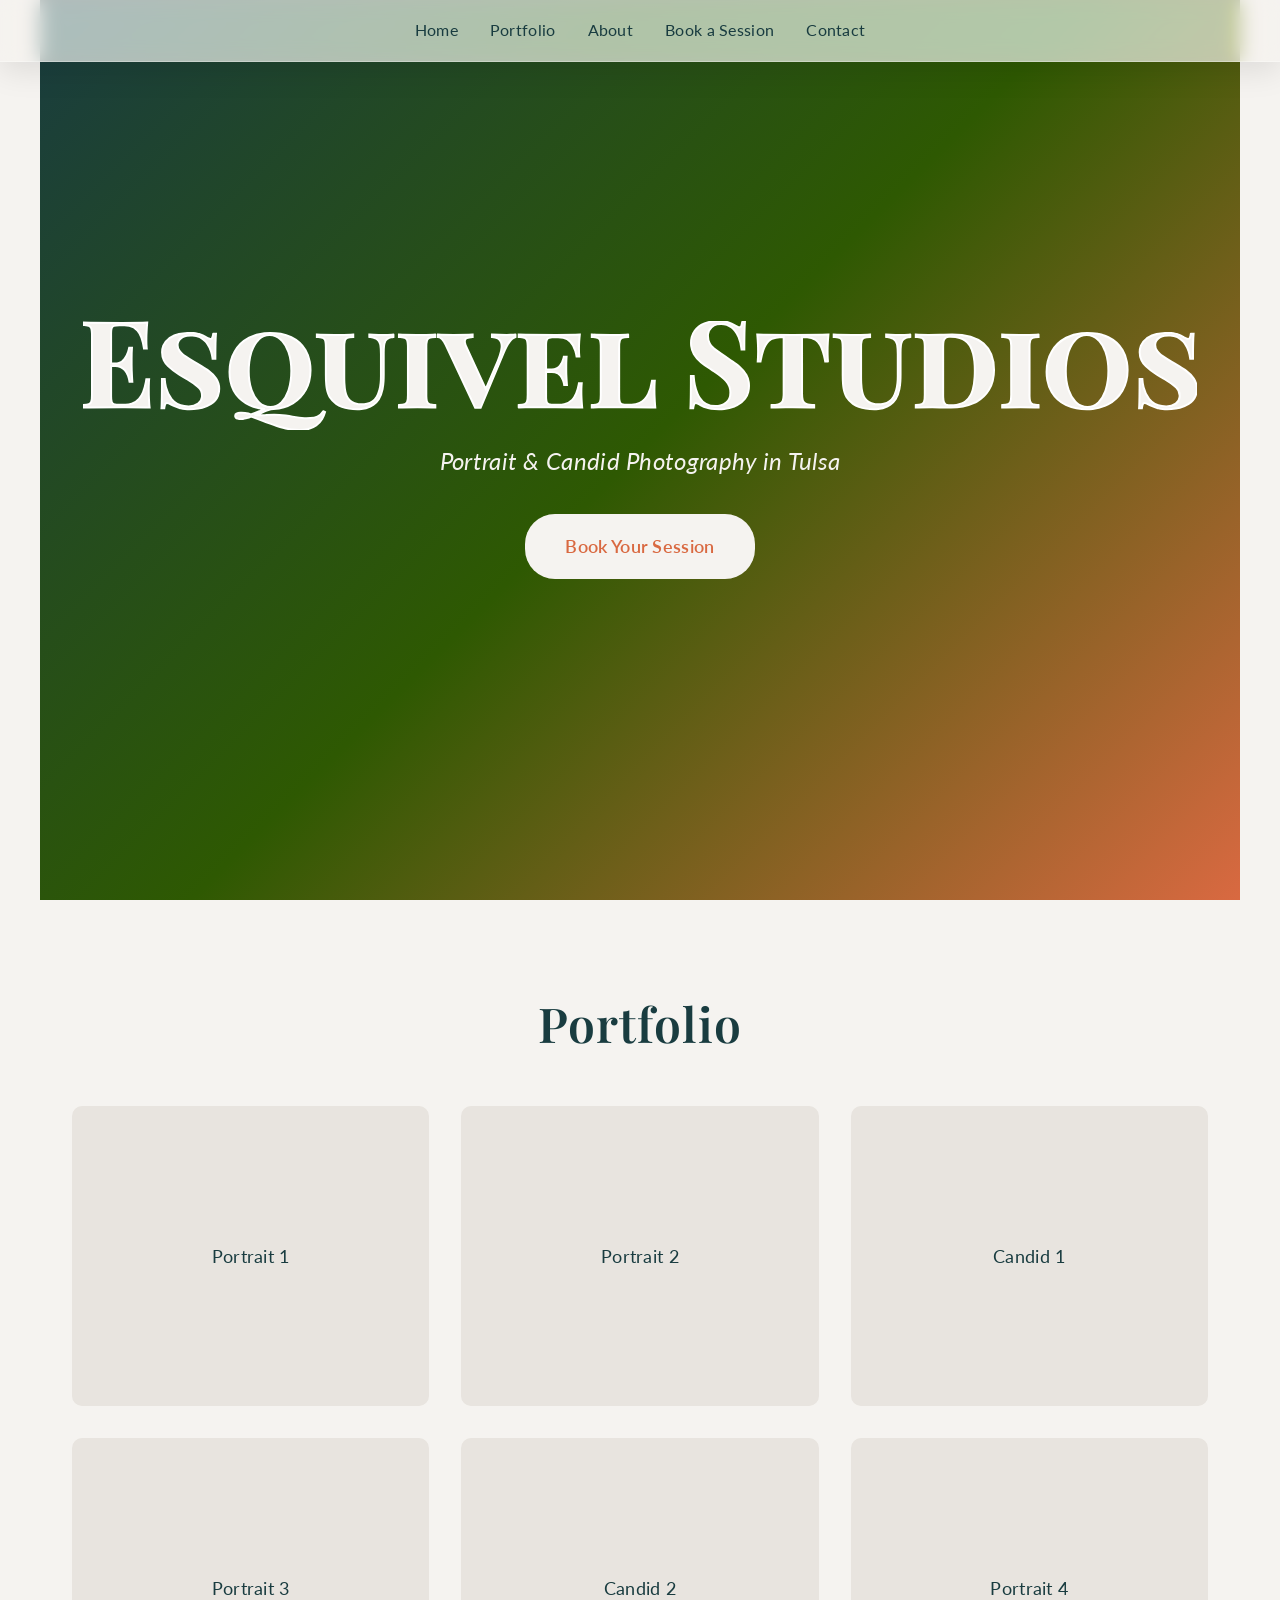
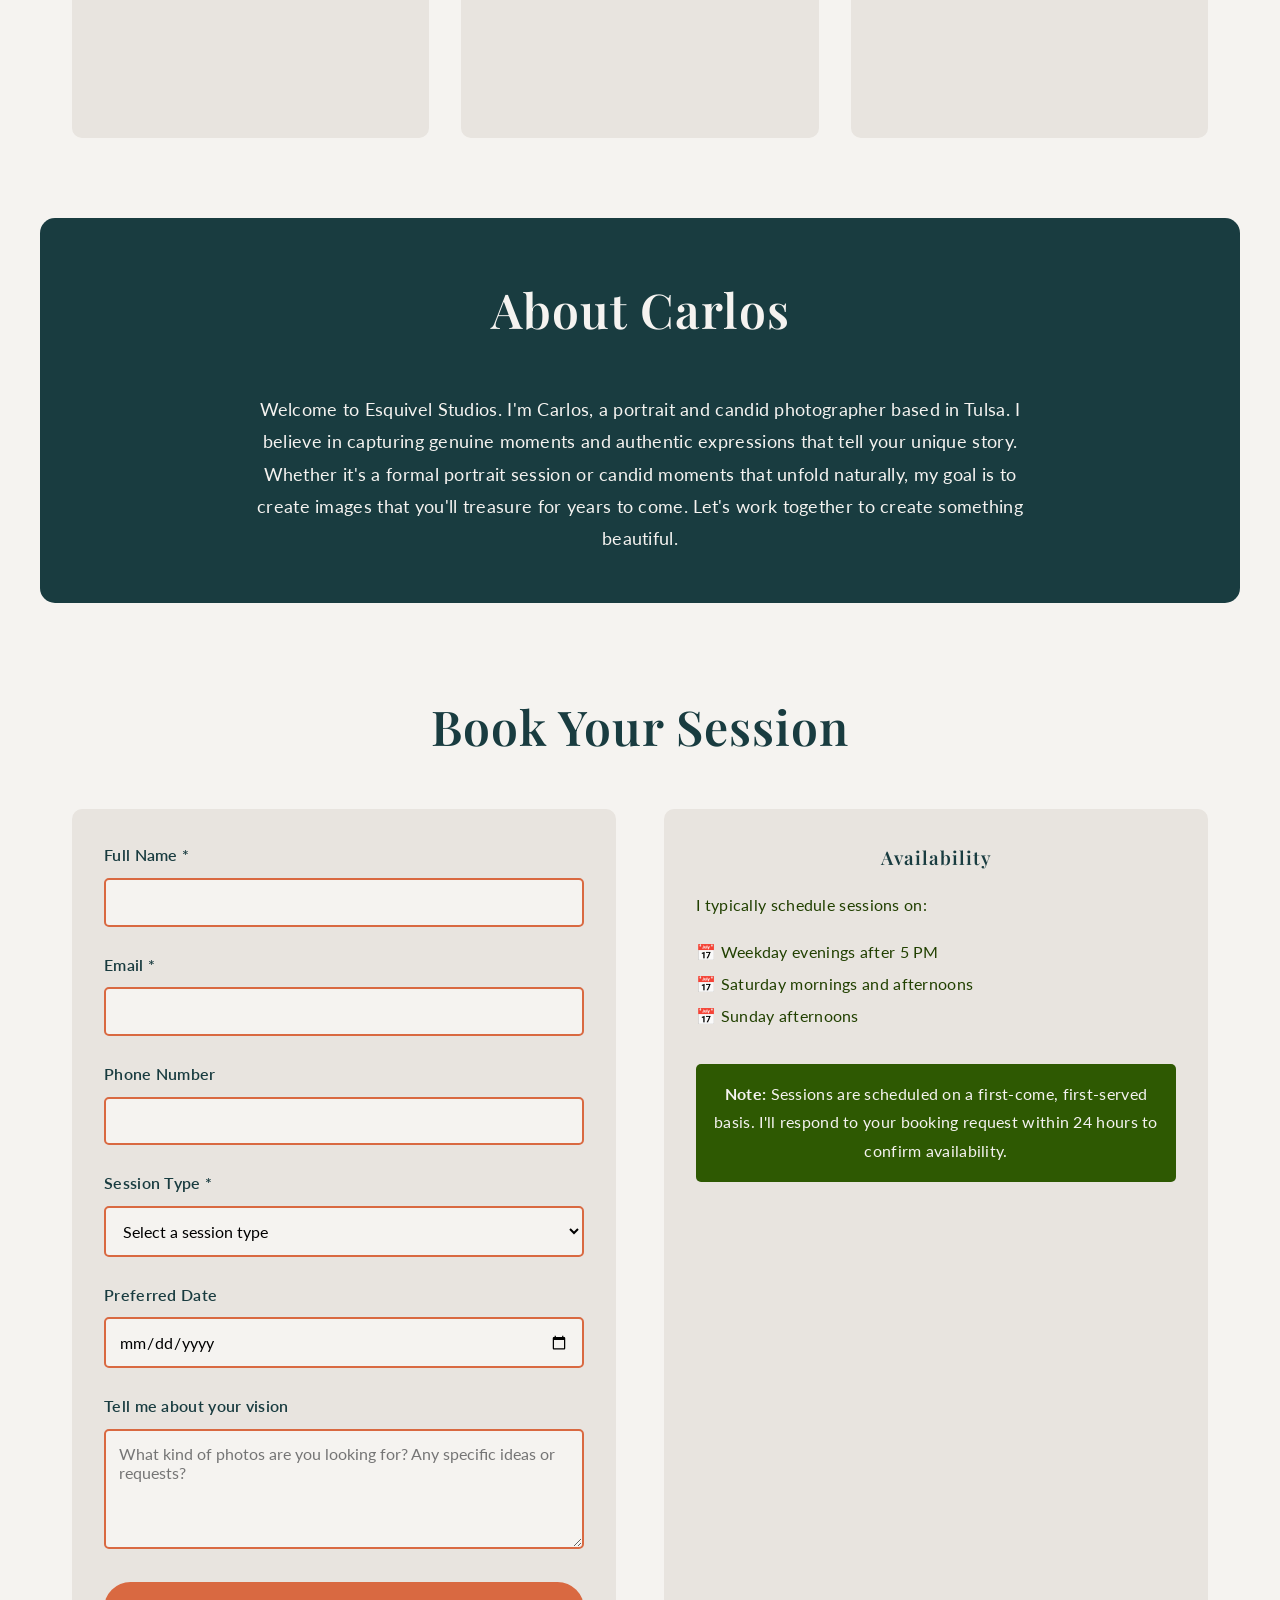
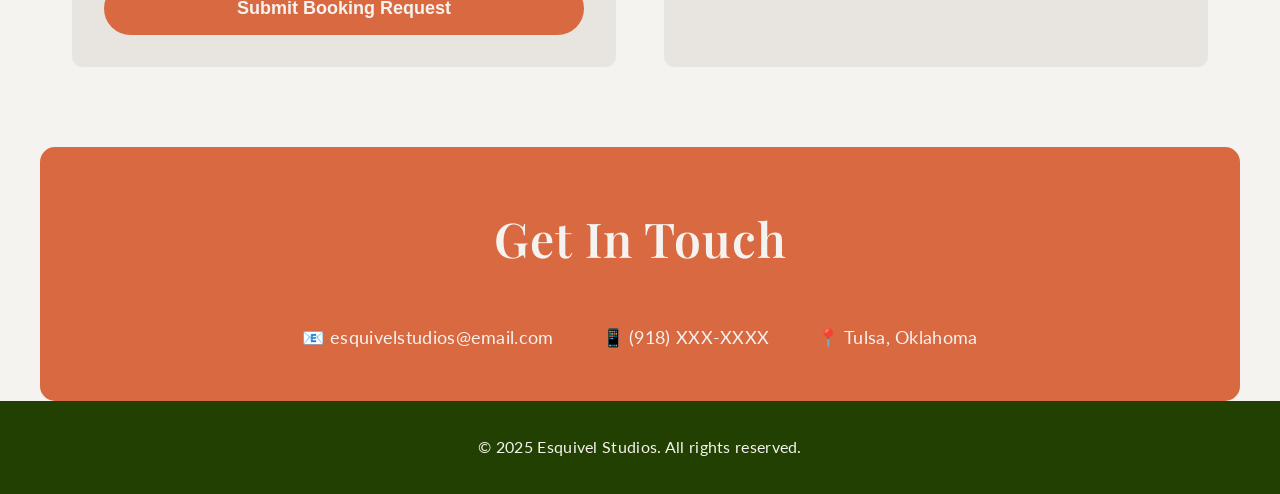
==== EsquivelStudios.html @ f888ac59 "Initial commit: Esquivel Studios portfolio website - Set up HTML structure with navigation, hero, po" ====
<!DOCTYPE html>
<html lang="en">

<head>
    <meta charset="UTF-8">
    <meta name="viewport" content="width=device-width, initial-scale=1.0">
    <title>Esquivel Studios - Portrait & Candid Photography</title>
    <link rel="stylesheet" href="HomepageStyles.css">

    <!-- Typography -->
    <link rel="preconnect" href="https://fonts.googleapis.com">
    <link rel="preconnect" href="https://fonts.gstatic.com" crossorigin>
    <link
        href="https://fonts.googleapis.com/css2?family=Playfair+Display:wght@400;600;700&family=Lato:wght@300;400;700&display=swap"
        rel="stylesheet">

</head>

<body>
    <!-- Navigation -->
    <nav>
        <ul>
            <li><a href="#home">Home</a></li>
            <li><a href="#portfolio">Portfolio</a></li>
            <li><a href="#about">About</a></li>
            <li><a href="#booking">Book a Session</a></li>
            <li><a href="#contact">Contact</a></li>
        </ul>
    </nav>

    <!-- Hero Section -->
    <section id="home" class="hero fade-in-section">
        <div class="hero-content">
            <svg width="1113.842" height="109.08" viewBox="0 0 1113.842 109.08" xmlns="http://www.w3.org/2000/svg">
                <g id="svgGroup" stroke-linecap="round" fill-rule="evenodd" font-size="9pt" stroke="#000"
                    stroke-width="0.25mm" fill="none" style="stroke:#000;stroke-width:0.25mm;fill:none">
                    <path
                        d="M 0 86.52 L 0 84.12 Q 3.96 83.88 5.82 83.16 A 4.072 4.072 0 0 0 8.194 80.801 A 5.586 5.586 0 0 0 8.34 80.4 Q 9 78.36 9 73.8 L 9 14.28 A 50.799 50.799 0 0 0 8.959 12.158 Q 8.872 10.087 8.602 8.715 A 9.099 9.099 0 0 0 8.34 7.68 A 4.779 4.779 0 0 0 7.615 6.252 A 4.018 4.018 0 0 0 5.82 4.92 A 9.476 9.476 0 0 0 4.608 4.553 Q 3.268 4.233 1.3 4.057 A 45.25 45.25 0 0 0 0 3.96 L 0 1.56 Q 12.96 1.92 39.12 1.92 Q 56.76 1.92 64.2 1.56 A 262.402 262.402 0 0 0 63.626 9.862 Q 63.426 13.665 63.377 17.084 A 153.486 153.486 0 0 0 63.36 19.32 Q 63.36 23.672 63.605 26.393 A 31.567 31.567 0 0 0 63.72 27.48 L 60.96 27.48 Q 59.16 14.64 54.48 9.48 A 15.249 15.249 0 0 0 46.23 4.824 A 22.996 22.996 0 0 0 41.28 4.32 L 36.36 4.32 Q 32.64 4.32 30.96 4.92 A 3.55 3.55 0 0 0 28.824 6.893 A 4.571 4.571 0 0 0 28.68 7.26 A 8.013 8.013 0 0 0 28.39 8.405 Q 28.159 9.655 28.1 11.509 A 42.143 42.143 0 0 0 28.08 12.84 L 28.08 42.6 L 31.92 42.6 A 13.721 13.721 0 0 0 36.014 42.022 A 10.475 10.475 0 0 0 41.58 37.92 A 27.133 27.133 0 0 0 45.059 31.002 A 34.344 34.344 0 0 0 46.2 26.76 L 48.96 26.76 Q 48.6 31.8 48.6 38.04 L 48.6 43.8 Q 48.6 48.486 49.022 55.985 A 506.802 506.802 0 0 0 49.32 60.84 L 46.56 60.84 Q 44.07 45.192 32.212 45.002 A 18.285 18.285 0 0 0 31.92 45 L 28.08 45 L 28.08 75.24 Q 28.08 79.08 28.68 80.82 A 3.928 3.928 0 0 0 29.412 82.124 A 3.602 3.602 0 0 0 30.96 83.16 A 7.514 7.514 0 0 0 32.066 83.45 Q 33.275 83.681 35.07 83.74 A 39.534 39.534 0 0 0 36.36 83.76 L 42.24 83.76 A 20.22 20.22 0 0 0 48.73 82.762 A 16.831 16.831 0 0 0 55.98 77.94 Q 60.691 72.687 62.91 60.836 A 85.967 85.967 0 0 0 63.36 58.2 L 66.12 58.2 A 74.16 74.16 0 0 0 65.915 61.178 Q 65.76 64.264 65.76 68.28 Q 65.76 79.32 66.6 86.52 Q 59.085 86.189 42.107 86.162 A 1934.63 1934.63 0 0 0 39.12 86.16 Q 12.964 86.16 0.004 86.52 A 571.788 571.788 0 0 0 0 86.52 Z"
                        id="0" vector-effect="non-scaling-stroke" />
                    <path
                        d="M 130.2 12.72 L 132.96 12.72 Q 132.407 19.351 132.364 34.937 A 978.868 978.868 0 0 0 132.36 37.68 L 129.6 37.68 A 39.966 39.966 0 0 0 128.048 30.372 Q 126.683 26.096 124.365 22.84 A 22.678 22.678 0 0 0 122.64 20.7 A 18.681 18.681 0 0 0 109.559 14.574 A 25.544 25.544 0 0 0 107.88 14.52 A 22.202 22.202 0 0 0 103.88 14.859 Q 101.606 15.276 99.787 16.205 A 12.005 12.005 0 0 0 98.22 17.16 A 9.532 9.532 0 0 0 95.99 19.36 A 7.818 7.818 0 0 0 94.56 24 Q 94.56 27.24 96.54 29.94 A 20.109 20.109 0 0 0 99.335 32.998 A 26.095 26.095 0 0 0 101.76 34.92 Q 105 37.2 111.24 40.92 L 113.88 42.48 A 182.448 182.448 0 0 1 118.86 45.401 Q 121.183 46.816 123.138 48.123 A 82.143 82.143 0 0 1 125.64 49.86 Q 130.2 53.16 133.2 57.66 Q 136.2 62.16 136.2 67.8 A 18.858 18.858 0 0 1 134.955 74.792 Q 133.013 79.703 128.04 82.92 A 30.378 30.378 0 0 1 119.256 86.71 Q 115.392 87.734 110.84 88.055 A 61.037 61.037 0 0 1 106.56 88.2 A 44.294 44.294 0 0 1 101.978 87.976 Q 99.766 87.745 97.847 87.278 A 24.587 24.587 0 0 1 96.6 86.94 A 51.466 51.466 0 0 1 90.233 84.544 A 59.711 59.711 0 0 1 88.08 83.52 Q 85.08 82.08 83.88 82.08 A 1.611 1.611 0 0 0 82.599 82.703 Q 82.399 82.941 82.234 83.271 A 3.886 3.886 0 0 0 82.2 83.34 A 6.498 6.498 0 0 0 81.881 84.168 Q 81.59 85.087 81.371 86.455 A 31.235 31.235 0 0 0 81.24 87.36 L 78.48 87.36 A 110.803 110.803 0 0 0 78.667 83.662 Q 78.891 77.57 78.944 65.811 A 1735.378 1735.378 0 0 0 78.96 58.08 L 81.72 58.08 A 47.567 47.567 0 0 0 82.956 66.356 Q 84.69 73.374 88.62 78.12 A 19.747 19.747 0 0 0 101.284 85.114 A 29.032 29.032 0 0 0 105.72 85.44 Q 111.12 85.44 115.08 82.68 A 8.943 8.943 0 0 0 118.943 76.143 A 13.181 13.181 0 0 0 119.04 74.52 A 10.872 10.872 0 0 0 115.661 66.569 A 14.444 14.444 0 0 0 115.32 66.24 A 33.614 33.614 0 0 0 112.81 64.14 Q 110.238 62.17 106.377 59.761 A 162.1 162.1 0 0 0 102.6 57.48 A 135.451 135.451 0 0 1 95.996 53.489 Q 89.306 49.163 85.14 45.12 A 20.524 20.524 0 0 1 80.841 39.266 A 18.155 18.155 0 0 1 79.08 31.32 A 17.941 17.941 0 0 1 80.309 24.547 Q 82.004 20.347 86.04 17.453 A 21.025 21.025 0 0 1 86.82 16.92 A 29.39 29.39 0 0 1 95.966 13.063 Q 99.826 12.12 104.337 11.929 A 55.275 55.275 0 0 1 106.68 11.88 A 42.961 42.961 0 0 1 110.592 12.049 Q 112.655 12.238 114.432 12.638 A 22.474 22.474 0 0 1 116.1 13.08 Q 120 14.28 123.48 16.32 A 58.319 58.319 0 0 0 124.428 16.826 Q 124.947 17.097 125.41 17.323 A 31.27 31.27 0 0 0 125.82 17.52 A 6.773 6.773 0 0 0 126.428 17.773 Q 126.742 17.885 127.021 17.942 A 2.716 2.716 0 0 0 127.56 18 A 1.611 1.611 0 0 0 128.841 17.377 Q 129.041 17.139 129.206 16.809 A 3.886 3.886 0 0 0 129.24 16.74 A 6.498 6.498 0 0 0 129.559 15.913 Q 129.85 14.993 130.069 13.625 A 31.235 31.235 0 0 0 130.2 12.72 Z"
                        id="1" vector-effect="non-scaling-stroke" />
                    <path
                        d="M 240.24 90.24 L 242.04 91.08 A 27.154 27.154 0 0 1 239.159 97.953 A 21.55 21.55 0 0 1 233.16 104.46 A 23.85 23.85 0 0 1 224.731 108.196 Q 221.475 108.97 217.692 109.066 A 42.72 42.72 0 0 1 216.6 109.08 Q 208.08 109.08 199.98 106.8 A 156.145 156.145 0 0 1 193.922 104.949 Q 190.797 103.93 187.227 102.653 A 374.496 374.496 0 0 1 179.64 99.84 Q 173.199 97.371 168.871 95.863 A 181.529 181.529 0 0 0 167.88 95.52 A 21.322 21.322 0 0 1 163.733 97.161 A 24.184 24.184 0 0 1 162.9 97.38 A 23.731 23.731 0 0 1 159.957 97.914 A 19.034 19.034 0 0 1 157.8 98.04 A 13.352 13.352 0 0 1 156.181 97.948 Q 155.373 97.849 154.695 97.644 A 6.187 6.187 0 0 1 153.72 97.26 A 3.371 3.371 0 0 1 152.914 96.712 A 2.352 2.352 0 0 1 152.16 94.92 A 2.563 2.563 0 0 1 153.708 92.542 Q 154.949 91.893 157.183 91.733 A 22.081 22.081 0 0 1 158.76 91.68 A 25.627 25.627 0 0 1 165.266 92.548 A 30.893 30.893 0 0 1 167.88 93.36 Q 171.48 92.4 177 90 Q 179.572 88.813 181.246 88.197 A 23.249 23.249 0 0 1 181.92 87.96 A 49.611 49.611 0 0 1 170.353 85.719 A 34.954 34.954 0 0 1 156 76.92 A 32.543 32.543 0 0 1 147.449 60.393 A 47.499 47.499 0 0 1 146.52 50.76 Q 146.52 39.24 151.68 30.42 Q 156.84 21.6 166.08 16.74 A 42.377 42.377 0 0 1 181.358 12.184 A 52.714 52.714 0 0 1 187.08 11.88 A 56.834 56.834 0 0 1 197.783 12.843 A 42.856 42.856 0 0 1 208.32 16.26 Q 217.44 20.64 222.48 29.1 A 35.078 35.078 0 0 1 226.811 40.964 A 47.236 47.236 0 0 1 227.52 49.32 A 43.633 43.633 0 0 1 226.199 60.245 A 36.568 36.568 0 0 1 222.84 68.76 Q 218.16 77.28 209.82 82.32 Q 201.48 87.36 190.56 88.08 Q 187.68 88.32 185.4 89.1 Q 183.868 89.624 181.795 90.446 A 156.219 156.219 0 0 0 179.64 91.32 A 69.718 69.718 0 0 1 176.717 92.53 Q 175.194 93.117 173.854 93.535 A 28.462 28.462 0 0 1 171.36 94.2 Q 172.304 94.318 174.641 94.32 A 94.387 94.387 0 0 0 174.72 94.32 A 67.029 67.029 0 0 0 175.977 94.306 Q 177.737 94.272 180.707 94.158 A 622.142 622.142 0 0 0 182.64 94.08 Q 186.96 93.72 191.28 93.72 Q 196.118 93.72 202.688 94.587 A 168.911 168.911 0 0 1 209.52 95.64 Q 216.839 96.926 221.468 97.152 A 38.099 38.099 0 0 0 223.32 97.2 A 51.442 51.442 0 0 0 227.294 97.057 Q 231.642 96.719 234.3 95.58 Q 238.08 93.96 240.24 90.24 Z M 165.72 50.28 A 67.266 67.266 0 0 0 166.353 59.739 A 48.75 48.75 0 0 0 168.6 69.12 Q 171.041 76.037 174.991 80.238 A 21.572 21.572 0 0 0 176.46 81.66 A 18.368 18.368 0 0 0 181.183 84.73 A 15.366 15.366 0 0 0 187.44 86.04 A 15.179 15.179 0 0 0 198.113 81.713 A 19.809 19.809 0 0 0 198.42 81.42 Q 202.716 77.233 205.237 70.09 A 45.195 45.195 0 0 0 205.74 68.58 A 54.343 54.343 0 0 0 207.753 59.186 A 74.094 74.094 0 0 0 208.32 49.8 A 67.266 67.266 0 0 0 207.687 40.341 A 48.75 48.75 0 0 0 205.44 30.96 Q 202.999 24.043 199.049 19.842 A 21.572 21.572 0 0 0 197.58 18.42 A 18.368 18.368 0 0 0 192.857 15.35 A 15.366 15.366 0 0 0 186.6 14.04 A 15.179 15.179 0 0 0 175.927 18.367 A 19.809 19.809 0 0 0 175.62 18.66 Q 171.324 22.847 168.803 29.991 A 45.195 45.195 0 0 0 168.3 31.5 A 54.343 54.343 0 0 0 166.287 40.894 A 74.094 74.094 0 0 0 165.72 50.28 Z"
                        id="2" vector-effect="non-scaling-stroke" />
                    <path
                        d="M 310.44 13.56 L 310.44 15.96 A 25.462 25.462 0 0 0 308.137 16.39 Q 305.854 16.935 304.46 17.825 A 6.773 6.773 0 0 0 304.2 18 Q 302.16 19.44 301.44 22.56 A 21.045 21.045 0 0 0 301.092 24.552 Q 300.72 27.401 300.72 31.8 L 300.72 54 A 101.325 101.325 0 0 1 300.56 59.864 Q 300.293 64.463 299.58 68.1 Q 298.44 73.92 295.8 78.24 A 18.393 18.393 0 0 1 290.526 83.618 A 24.325 24.325 0 0 1 287.22 85.5 A 28.024 28.024 0 0 1 278.463 87.962 A 35.143 35.143 0 0 1 274.32 88.2 Q 265.276 88.2 258.9 85.851 A 24.989 24.989 0 0 1 253.2 82.92 Q 249.166 79.924 247.014 76.484 A 17.82 17.82 0 0 1 246.84 76.2 A 21.889 21.889 0 0 1 244.901 71.952 Q 244.213 69.923 243.793 67.575 A 35.631 35.631 0 0 1 243.78 67.5 A 49.903 49.903 0 0 1 243.268 63.646 Q 242.88 59.636 242.88 54.36 L 242.88 26.28 Q 242.88 22.737 242.482 20.715 A 9.099 9.099 0 0 0 242.22 19.68 A 4.779 4.779 0 0 0 241.495 18.252 A 4.018 4.018 0 0 0 239.7 16.92 A 9.476 9.476 0 0 0 238.488 16.553 Q 237.148 16.233 235.18 16.057 A 45.25 45.25 0 0 0 233.88 15.96 L 233.88 13.56 Q 239.88 13.92 252.12 13.92 Q 261.714 13.92 267.802 13.676 A 159.456 159.456 0 0 0 270.24 13.56 L 270.24 15.96 Q 266.16 16.2 264.36 16.92 A 4.048 4.048 0 0 0 262.083 19.191 A 5.711 5.711 0 0 0 261.9 19.68 Q 261.24 21.72 261.24 26.28 L 261.24 56.4 A 108.894 108.894 0 0 0 261.375 61.986 Q 261.632 66.979 262.38 70.68 A 18.731 18.731 0 0 0 264.08 75.619 A 15.365 15.365 0 0 0 267.24 79.8 A 11.748 11.748 0 0 0 271.603 82.327 Q 273.381 82.923 275.545 83.146 A 26.645 26.645 0 0 0 278.28 83.28 A 25.26 25.26 0 0 0 283.905 82.696 Q 290.432 81.205 293.58 75.9 Q 296.771 70.523 297.637 62.056 A 66.328 66.328 0 0 0 297.96 55.32 L 297.96 33.24 Q 297.96 27.614 297.411 24.34 A 18.479 18.479 0 0 0 297.12 22.92 Q 296.28 19.56 293.88 18.06 A 9.833 9.833 0 0 0 292.11 17.211 Q 290.227 16.507 287.424 16.103 A 40.873 40.873 0 0 0 286.32 15.96 L 286.32 13.56 Q 289.903 13.836 295.597 13.9 A 325.356 325.356 0 0 0 299.28 13.92 Q 305.214 13.92 308.948 13.676 A 59.482 59.482 0 0 0 310.44 13.56 Z"
                        id="3" vector-effect="non-scaling-stroke" />
                    <path
                        d="M 352.32 13.56 L 352.32 15.96 Q 348.24 16.2 346.44 16.92 A 4.048 4.048 0 0 0 344.163 19.191 A 5.711 5.711 0 0 0 343.98 19.68 Q 343.32 21.72 343.32 26.28 L 343.32 73.8 A 50.799 50.799 0 0 0 343.361 75.923 Q 343.448 77.994 343.718 79.365 A 9.099 9.099 0 0 0 343.98 80.4 A 4.956 4.956 0 0 0 344.661 81.781 A 3.95 3.95 0 0 0 346.44 83.16 A 8.67 8.67 0 0 0 347.623 83.525 Q 348.934 83.84 350.903 84.016 A 46.659 46.659 0 0 0 352.32 84.12 L 352.32 86.52 Q 346.2 86.16 334.56 86.16 Q 322.188 86.16 316.18 86.507 A 98.581 98.581 0 0 0 315.96 86.52 L 315.96 84.12 Q 320.04 83.88 321.84 83.16 A 4.048 4.048 0 0 0 324.117 80.89 A 5.711 5.711 0 0 0 324.3 80.4 Q 324.96 78.36 324.96 73.8 L 324.96 26.28 A 50.799 50.799 0 0 0 324.919 24.158 Q 324.832 22.087 324.562 20.715 A 9.099 9.099 0 0 0 324.3 19.68 A 4.779 4.779 0 0 0 323.575 18.252 A 4.018 4.018 0 0 0 321.78 16.92 A 9.476 9.476 0 0 0 320.568 16.553 Q 319.228 16.233 317.26 16.057 A 45.25 45.25 0 0 0 315.96 15.96 L 315.96 13.56 Q 321.62 13.907 333.619 13.92 A 871.878 871.878 0 0 0 334.56 13.92 Q 344.154 13.92 349.998 13.676 A 137.867 137.867 0 0 0 352.32 13.56 Z"
                        id="4" vector-effect="non-scaling-stroke" />
                    <path
                        d="M 432.48 13.56 L 432.48 15.96 A 11.339 11.339 0 0 0 429.345 17.825 Q 427.978 18.95 426.72 20.58 A 27.295 27.295 0 0 0 425.047 23.04 Q 423.442 25.67 421.755 29.452 A 93.027 93.027 0 0 0 421.2 30.72 L 397.68 86.76 Q 396.72 86.64 394.92 86.64 Q 393.436 86.64 392.523 86.722 A 10.392 10.392 0 0 0 392.16 86.76 L 362.52 23.64 A 28.991 28.991 0 0 0 360.969 20.73 Q 359.17 17.809 357.223 16.674 A 5.047 5.047 0 0 0 354.96 15.96 L 354.96 13.56 Q 360.6 13.92 370.68 13.92 Q 383.287 13.92 389.416 13.573 A 102.63 102.63 0 0 0 389.64 13.56 L 389.64 15.96 Q 385.68 16.2 383.76 17.22 A 3.666 3.666 0 0 0 382.535 18.233 Q 381.84 19.149 381.84 20.52 A 8.513 8.513 0 0 0 382.05 22.324 Q 382.413 23.99 383.4 26.04 L 402.72 68.04 L 414.84 39.84 A 76.321 76.321 0 0 0 416.696 34.937 Q 418.349 30.031 418.625 26.459 A 17.917 17.917 0 0 0 418.68 25.08 A 11.332 11.332 0 0 0 418.11 21.33 Q 416.326 16.233 408.96 15.96 L 408.96 13.56 Q 415.8 13.92 423.72 13.92 A 128.029 128.029 0 0 0 427.283 13.874 Q 428.952 13.827 430.388 13.734 A 55.212 55.212 0 0 0 432.48 13.56 Z"
                        id="5" vector-effect="non-scaling-stroke" />
                    <path
                        d="M 435.72 86.52 L 435.72 84.12 Q 439.8 83.88 441.6 83.16 A 4.048 4.048 0 0 0 443.877 80.89 A 5.711 5.711 0 0 0 444.06 80.4 Q 444.72 78.36 444.72 73.8 L 444.72 26.28 A 50.799 50.799 0 0 0 444.679 24.158 Q 444.592 22.087 444.322 20.715 A 9.099 9.099 0 0 0 444.06 19.68 A 4.779 4.779 0 0 0 443.335 18.252 A 4.018 4.018 0 0 0 441.54 16.92 A 9.476 9.476 0 0 0 440.328 16.553 Q 438.988 16.233 437.02 16.057 A 45.25 45.25 0 0 0 435.72 15.96 L 435.72 13.56 Q 448.2 13.92 472.92 13.92 Q 489.72 13.92 496.8 13.56 A 169.033 169.033 0 0 0 496.197 20.728 Q 495.96 24.581 495.96 27.96 Q 495.96 32.426 496.288 35.144 A 26.785 26.785 0 0 0 496.32 35.4 L 493.56 35.4 A 48.534 48.534 0 0 0 492.339 30.065 Q 490.511 23.848 487.32 20.7 A 14.683 14.683 0 0 0 480.278 16.892 Q 477.898 16.32 475.08 16.32 L 470.64 16.32 A 28.965 28.965 0 0 0 469.008 16.363 Q 467.495 16.449 466.479 16.706 A 6.39 6.39 0 0 0 465.96 16.86 A 3.554 3.554 0 0 0 463.837 18.798 A 4.743 4.743 0 0 0 463.74 19.02 A 6.599 6.599 0 0 0 463.421 20.079 Q 463.08 21.619 463.08 24.12 L 463.08 48.6 L 468.72 48.6 Q 474.24 48.6 477.06 44.7 A 21.654 21.654 0 0 0 480.495 37.222 A 25.74 25.74 0 0 0 480.84 35.64 L 483.6 35.64 A 86.639 86.639 0 0 0 483.354 39.44 Q 483.24 42.03 483.24 45 L 483.24 49.8 A 106.851 106.851 0 0 0 483.31 53.503 Q 483.46 57.795 483.928 63.574 A 344.587 344.587 0 0 0 483.96 63.96 L 481.2 63.96 A 22.926 22.926 0 0 0 480.063 59.404 A 16.759 16.759 0 0 0 477.42 54.66 A 9.468 9.468 0 0 0 471.891 51.323 A 14.709 14.709 0 0 0 468.72 51 L 463.08 51 L 463.08 75.96 A 29.82 29.82 0 0 0 463.121 77.584 Q 463.245 79.845 463.74 81.06 A 4.001 4.001 0 0 0 464.49 82.271 A 3.522 3.522 0 0 0 465.96 83.22 A 7.499 7.499 0 0 0 467.024 83.493 Q 468.182 83.711 469.852 83.751 A 32.638 32.638 0 0 0 470.64 83.76 L 475.8 83.76 A 23.792 23.792 0 0 0 481.338 83.152 A 15.99 15.99 0 0 0 489.18 78.84 Q 493.729 74.235 495.702 63.743 A 66.263 66.263 0 0 0 495.96 62.28 L 498.72 62.28 Q 498.478 64.538 498.399 67.662 A 128.685 128.685 0 0 0 498.36 70.92 A 133.233 133.233 0 0 0 498.521 77.273 Q 498.676 80.513 498.98 84.094 A 226.084 226.084 0 0 0 499.2 86.52 Q 491.4 86.16 472.92 86.16 Q 453.994 86.16 442.242 86.371 A 604.307 604.307 0 0 0 435.72 86.52 Z"
                        id="6" vector-effect="non-scaling-stroke" />
                    <path
                        d="M 545.16 13.56 L 545.16 15.96 Q 541.08 16.2 539.28 16.92 A 4.048 4.048 0 0 0 537.003 19.191 A 5.711 5.711 0 0 0 536.82 19.68 Q 536.16 21.72 536.16 26.28 L 536.16 75.24 Q 536.16 78.293 536.604 80.052 A 7.135 7.135 0 0 0 536.82 80.76 Q 537.48 82.56 539.04 83.16 A 6.957 6.957 0 0 0 540.135 83.47 Q 541.295 83.708 542.961 83.751 A 29.486 29.486 0 0 0 543.72 83.76 L 548.4 83.76 A 18.038 18.038 0 0 0 556.715 81.855 A 18.402 18.402 0 0 0 561.72 78.06 A 21.082 21.082 0 0 0 565.249 72.863 Q 567.752 67.803 568.963 60.137 A 72.66 72.66 0 0 0 569.04 59.64 L 571.8 59.64 A 76.384 76.384 0 0 0 571.582 62.844 Q 571.511 64.313 571.476 65.972 A 163.899 163.899 0 0 0 571.44 69.48 A 158.536 158.536 0 0 0 571.601 76.404 Q 571.756 79.941 572.06 83.863 A 272.664 272.664 0 0 0 572.28 86.52 Q 564.48 86.16 546 86.16 Q 527.074 86.16 515.322 86.371 A 604.307 604.307 0 0 0 508.8 86.52 L 508.8 84.12 Q 512.88 83.88 514.68 83.16 A 4.048 4.048 0 0 0 516.957 80.89 A 5.711 5.711 0 0 0 517.14 80.4 Q 517.8 78.36 517.8 73.8 L 517.8 26.28 A 50.799 50.799 0 0 0 517.759 24.158 Q 517.672 22.087 517.402 20.715 A 9.099 9.099 0 0 0 517.14 19.68 A 4.779 4.779 0 0 0 516.415 18.252 A 4.018 4.018 0 0 0 514.62 16.92 A 9.476 9.476 0 0 0 513.408 16.553 Q 512.068 16.233 510.1 16.057 A 45.25 45.25 0 0 0 508.8 15.96 L 508.8 13.56 Q 514.809 13.914 527.297 13.92 A 902.161 902.161 0 0 0 527.76 13.92 Q 537.057 13.92 542.849 13.676 A 140.26 140.26 0 0 0 545.16 13.56 Z"
                        id="7" vector-effect="non-scaling-stroke" />
                    <path
                        d="M 659.16 1.08 L 661.92 1.08 Q 661.32 9.12 661.32 28.44 L 658.56 28.44 Q 658.08 21.96 655.62 16.08 A 25.542 25.542 0 0 0 651.98 9.88 A 22.369 22.369 0 0 0 648.66 6.54 Q 644.16 2.88 638.16 2.88 A 17.069 17.069 0 0 0 633.925 3.379 A 12.357 12.357 0 0 0 628.62 6.18 A 10.878 10.878 0 0 0 625.1 13.006 A 15.467 15.467 0 0 0 624.96 15.12 Q 624.96 19.32 626.76 22.44 A 18.883 18.883 0 0 0 629.743 26.303 A 23.655 23.655 0 0 0 631.8 28.14 Q 634.281 30.115 638.801 33.181 A 296.439 296.439 0 0 0 641.76 35.16 L 645.6 37.8 A 184.067 184.067 0 0 1 649.732 40.608 Q 651.839 42.085 653.594 43.421 A 73.668 73.668 0 0 1 656.76 45.96 Q 660.84 49.44 663.42 54.06 A 20.194 20.194 0 0 1 665.748 61.122 A 26.031 26.031 0 0 1 666 64.8 A 24.641 24.641 0 0 1 665.269 70.946 A 18.779 18.779 0 0 1 662.04 77.7 A 23.279 23.279 0 0 1 653.792 84.455 A 28.98 28.98 0 0 1 651.3 85.56 A 38.734 38.734 0 0 1 641.269 87.942 A 47.864 47.864 0 0 1 636.24 88.2 A 62.387 62.387 0 0 1 631.704 88.045 Q 627.924 87.769 625.08 87 Q 620.64 85.8 616.92 83.76 Q 614.28 82.08 612.84 82.08 A 1.611 1.611 0 0 0 611.559 82.703 Q 611.359 82.941 611.194 83.271 A 3.886 3.886 0 0 0 611.16 83.34 A 6.498 6.498 0 0 0 610.841 84.168 Q 610.55 85.087 610.331 86.455 A 31.235 31.235 0 0 0 610.2 87.36 L 607.44 87.36 A 140.589 140.589 0 0 0 607.627 83.226 Q 607.851 76.443 607.904 63.477 A 2107.918 2107.918 0 0 0 607.92 54.96 L 610.68 54.96 A 64.337 64.337 0 0 0 611.879 64.143 Q 612.881 68.918 614.619 72.824 A 32.678 32.678 0 0 0 616.68 76.74 Q 621.84 85.08 632.52 85.08 A 19.787 19.787 0 0 0 637.398 84.509 A 14.589 14.589 0 0 0 643.2 81.6 Q 647.4 78.12 647.4 71.64 Q 647.4 64.92 643.08 60.12 Q 639.178 55.784 631.163 50.469 A 135.569 135.569 0 0 0 629.4 49.32 A 216.255 216.255 0 0 1 624.79 46.244 Q 622.753 44.844 621.025 43.573 A 90.963 90.963 0 0 1 617.88 41.16 Q 613.56 37.68 610.8 32.94 A 20.287 20.287 0 0 1 608.235 25.169 A 25.76 25.76 0 0 1 608.04 21.96 A 23.54 23.54 0 0 1 608.741 16.085 A 18.176 18.176 0 0 1 611.7 9.78 A 21.5 21.5 0 0 1 620.912 2.631 A 25.82 25.82 0 0 1 621.48 2.4 Q 627.6 0 634.92 0 A 53.409 53.409 0 0 1 638.574 0.117 Q 642.292 0.373 644.839 1.187 A 16.033 16.033 0 0 1 644.88 1.2 Q 648.6 2.4 652.44 4.68 A 58.317 58.317 0 0 0 653.388 5.186 Q 653.907 5.457 654.37 5.683 A 31.27 31.27 0 0 0 654.78 5.88 A 6.773 6.773 0 0 0 655.388 6.133 Q 655.702 6.245 655.981 6.302 A 2.716 2.716 0 0 0 656.52 6.36 A 1.611 1.611 0 0 0 657.801 5.737 Q 658.001 5.499 658.166 5.169 A 3.886 3.886 0 0 0 658.2 5.1 A 6.498 6.498 0 0 0 658.519 4.273 Q 658.81 3.353 659.029 1.985 A 31.235 31.235 0 0 0 659.16 1.08 Z"
                        id="9" vector-effect="non-scaling-stroke" />
                    <path
                        d="M 744.96 40.44 L 742.2 40.44 A 103.339 103.339 0 0 0 741.086 35.127 Q 739.875 30.067 738.392 26.64 A 29.881 29.881 0 0 0 738.18 26.16 A 22.289 22.289 0 0 0 736.239 22.687 Q 734.917 20.774 733.308 19.474 A 12.569 12.569 0 0 0 732.18 18.66 Q 728.978 16.613 724.167 16.357 A 26.49 26.49 0 0 0 722.76 16.32 L 719.04 16.32 L 719.04 72.6 Q 719.04 76.581 719.639 78.84 A 8.219 8.219 0 0 0 720 79.92 Q 720.96 82.2 723.36 83.04 A 12.414 12.414 0 0 0 724.897 83.455 Q 726.595 83.811 729.127 84.001 A 67.333 67.333 0 0 0 731.16 84.12 L 731.16 86.52 Q 724.68 86.16 709.56 86.16 A 1018.479 1018.479 0 0 0 702.734 86.181 Q 694.649 86.236 690.263 86.431 A 95.344 95.344 0 0 0 688.56 86.52 L 688.56 84.12 Q 692.756 83.934 695.14 83.385 A 11.565 11.565 0 0 0 696.36 83.04 A 5.753 5.753 0 0 0 698.374 81.864 A 5.475 5.475 0 0 0 699.72 79.92 Q 700.505 78.056 700.648 74.348 A 45.373 45.373 0 0 0 700.68 72.6 L 700.68 16.32 L 696.96 16.32 A 23.227 23.227 0 0 0 692.974 16.642 Q 690.772 17.026 688.98 17.868 A 12.663 12.663 0 0 0 687.54 18.66 A 13.858 13.858 0 0 0 684.117 21.823 Q 682.95 23.309 681.985 25.228 A 25.817 25.817 0 0 0 681.54 26.16 A 37.506 37.506 0 0 0 680.142 29.772 Q 678.772 33.878 677.675 39.616 A 122.391 122.391 0 0 0 677.52 40.44 L 674.76 40.44 Q 675.085 36.971 675.117 31.153 A 235.592 235.592 0 0 0 675.12 29.88 A 148.086 148.086 0 0 0 674.935 22.708 Q 674.752 18.943 674.388 14.763 A 248.571 248.571 0 0 0 674.28 13.56 Q 684.72 13.92 709.56 13.92 Q 734.88 13.92 745.44 13.56 A 217.16 217.16 0 0 0 744.837 21.688 Q 744.6 26.055 744.6 29.88 A 203.546 203.546 0 0 0 744.635 33.799 Q 744.713 37.8 744.96 40.44 Z"
                        id="10" vector-effect="non-scaling-stroke" />
                    <path
                        d="M 827.28 13.56 L 827.28 15.96 A 25.462 25.462 0 0 0 824.977 16.39 Q 822.694 16.935 821.3 17.825 A 6.773 6.773 0 0 0 821.04 18 Q 819 19.44 818.28 22.56 A 21.045 21.045 0 0 0 817.932 24.552 Q 817.56 27.401 817.56 31.8 L 817.56 54 A 101.325 101.325 0 0 1 817.4 59.864 Q 817.133 64.463 816.42 68.1 Q 815.28 73.92 812.64 78.24 A 18.393 18.393 0 0 1 807.366 83.618 A 24.325 24.325 0 0 1 804.06 85.5 A 28.024 28.024 0 0 1 795.303 87.962 A 35.143 35.143 0 0 1 791.16 88.2 Q 782.116 88.2 775.74 85.851 A 24.989 24.989 0 0 1 770.04 82.92 Q 766.006 79.924 763.854 76.484 A 17.82 17.82 0 0 1 763.68 76.2 A 21.889 21.889 0 0 1 761.741 71.952 Q 761.053 69.923 760.633 67.575 A 35.631 35.631 0 0 1 760.62 67.5 A 49.903 49.903 0 0 1 760.108 63.646 Q 759.72 59.636 759.72 54.36 L 759.72 26.28 Q 759.72 22.737 759.322 20.715 A 9.099 9.099 0 0 0 759.06 19.68 A 4.779 4.779 0 0 0 758.335 18.252 A 4.018 4.018 0 0 0 756.54 16.92 A 9.476 9.476 0 0 0 755.328 16.553 Q 753.988 16.233 752.02 16.057 A 45.25 45.25 0 0 0 750.72 15.96 L 750.72 13.56 Q 756.72 13.92 768.96 13.92 Q 778.554 13.92 784.642 13.676 A 159.456 159.456 0 0 0 787.08 13.56 L 787.08 15.96 Q 783 16.2 781.2 16.92 A 4.048 4.048 0 0 0 778.923 19.191 A 5.711 5.711 0 0 0 778.74 19.68 Q 778.08 21.72 778.08 26.28 L 778.08 56.4 A 108.894 108.894 0 0 0 778.215 61.986 Q 778.472 66.979 779.22 70.68 A 18.731 18.731 0 0 0 780.92 75.619 A 15.365 15.365 0 0 0 784.08 79.8 A 11.748 11.748 0 0 0 788.443 82.327 Q 790.221 82.923 792.385 83.146 A 26.645 26.645 0 0 0 795.12 83.28 A 25.26 25.26 0 0 0 800.745 82.696 Q 807.272 81.205 810.42 75.9 Q 813.611 70.523 814.477 62.056 A 66.328 66.328 0 0 0 814.8 55.32 L 814.8 33.24 Q 814.8 27.614 814.251 24.34 A 18.479 18.479 0 0 0 813.96 22.92 Q 813.12 19.56 810.72 18.06 A 9.833 9.833 0 0 0 808.95 17.211 Q 807.067 16.507 804.264 16.103 A 40.873 40.873 0 0 0 803.16 15.96 L 803.16 13.56 Q 806.743 13.836 812.437 13.9 A 325.356 325.356 0 0 0 816.12 13.92 Q 822.054 13.92 825.788 13.676 A 59.482 59.482 0 0 0 827.28 13.56 Z"
                        id="11" vector-effect="non-scaling-stroke" />
                    <path
                        d="M 868.08 86.52 L 860.4 86.4 Q 853.007 86.169 849.395 86.16 A 115.017 115.017 0 0 0 849.12 86.16 Q 840.317 86.16 834.939 86.405 A 117.447 117.447 0 0 0 832.8 86.52 L 832.8 84.12 Q 836.88 83.88 838.68 83.16 A 4.048 4.048 0 0 0 840.957 80.89 A 5.711 5.711 0 0 0 841.14 80.4 Q 841.8 78.36 841.8 73.8 L 841.8 26.28 A 50.799 50.799 0 0 0 841.759 24.158 Q 841.672 22.087 841.402 20.715 A 9.099 9.099 0 0 0 841.14 19.68 A 4.956 4.956 0 0 0 840.459 18.3 A 3.95 3.95 0 0 0 838.68 16.92 A 8.67 8.67 0 0 0 837.497 16.555 Q 836.186 16.24 834.217 16.064 A 46.659 46.659 0 0 0 832.8 15.96 L 832.8 13.56 Q 837.36 13.92 845.64 13.92 L 857.16 13.8 A 1474.343 1474.343 0 0 1 861.006 13.701 Q 866.771 13.56 869.16 13.56 Q 890.16 13.56 900.6 22.62 Q 911.04 31.68 911.04 49.08 A 42.644 42.644 0 0 1 909.785 59.636 A 34.46 34.46 0 0 1 906 68.82 A 32.508 32.508 0 0 1 893.881 80.525 A 40.282 40.282 0 0 1 891.24 81.9 A 45.817 45.817 0 0 1 879.863 85.505 Q 874.38 86.52 868.08 86.52 Z M 860.16 26.04 L 860.16 74.04 A 49.956 49.956 0 0 0 860.207 76.299 Q 860.329 78.968 860.76 80.52 A 6.299 6.299 0 0 0 861.279 81.836 Q 861.89 82.966 862.92 83.52 A 5.54 5.54 0 0 0 864.092 83.972 Q 865.31 84.304 867.095 84.352 A 23.123 23.123 0 0 0 867.72 84.36 A 35.489 35.489 0 0 0 873.357 83.94 Q 876.358 83.457 878.794 82.416 A 17.048 17.048 0 0 0 882.24 80.46 A 18.918 18.918 0 0 0 887.902 73.617 A 26.304 26.304 0 0 0 889.68 69 Q 891.246 63.52 891.676 55.771 A 112.095 112.095 0 0 0 891.84 49.56 A 88.355 88.355 0 0 0 891.409 40.504 Q 890.463 31.356 887.438 25.733 A 21.409 21.409 0 0 0 886.32 23.88 A 17.422 17.422 0 0 0 876.741 16.965 Q 872.756 15.72 867.6 15.72 A 18.654 18.654 0 0 0 865.968 15.787 Q 864.041 15.956 862.92 16.56 Q 861.406 17.376 860.796 19.435 A 7.709 7.709 0 0 0 860.76 19.56 A 12.278 12.278 0 0 0 860.47 20.946 Q 860.233 22.469 860.177 24.646 A 54.663 54.663 0 0 0 860.16 26.04 Z"
                        id="12" vector-effect="non-scaling-stroke" />
                    <path
                        d="M 955.56 13.56 L 955.56 15.96 Q 951.48 16.2 949.68 16.92 A 4.048 4.048 0 0 0 947.403 19.191 A 5.711 5.711 0 0 0 947.22 19.68 Q 946.56 21.72 946.56 26.28 L 946.56 73.8 A 50.799 50.799 0 0 0 946.601 75.923 Q 946.688 77.994 946.958 79.365 A 9.099 9.099 0 0 0 947.22 80.4 A 4.956 4.956 0 0 0 947.901 81.781 A 3.95 3.95 0 0 0 949.68 83.16 A 8.67 8.67 0 0 0 950.863 83.525 Q 952.174 83.84 954.143 84.016 A 46.659 46.659 0 0 0 955.56 84.12 L 955.56 86.52 Q 949.44 86.16 937.8 86.16 Q 925.428 86.16 919.42 86.507 A 98.581 98.581 0 0 0 919.2 86.52 L 919.2 84.12 Q 923.28 83.88 925.08 83.16 A 4.048 4.048 0 0 0 927.357 80.89 A 5.711 5.711 0 0 0 927.54 80.4 Q 928.2 78.36 928.2 73.8 L 928.2 26.28 A 50.799 50.799 0 0 0 928.159 24.158 Q 928.072 22.087 927.802 20.715 A 9.099 9.099 0 0 0 927.54 19.68 A 4.779 4.779 0 0 0 926.815 18.252 A 4.018 4.018 0 0 0 925.02 16.92 A 9.476 9.476 0 0 0 923.808 16.553 Q 922.468 16.233 920.5 16.057 A 45.25 45.25 0 0 0 919.2 15.96 L 919.2 13.56 Q 924.86 13.907 936.859 13.92 A 871.878 871.878 0 0 0 937.8 13.92 Q 947.394 13.92 953.238 13.676 A 137.867 137.867 0 0 0 955.56 13.56 Z"
                        id="13" vector-effect="non-scaling-stroke" />
                    <path
                        d="M 1014.863 12.843 A 56.834 56.834 0 0 0 1004.16 11.88 A 52.714 52.714 0 0 0 998.438 12.184 A 42.377 42.377 0 0 0 983.16 16.74 Q 973.92 21.6 968.76 30.42 Q 963.6 39.24 963.6 50.76 A 47.236 47.236 0 0 0 964.309 59.116 A 35.078 35.078 0 0 0 968.64 70.98 Q 973.68 79.44 982.8 83.82 A 42.856 42.856 0 0 0 993.337 87.238 A 56.834 56.834 0 0 0 1004.04 88.2 A 52.714 52.714 0 0 0 1009.763 87.896 A 42.377 42.377 0 0 0 1025.04 83.34 Q 1034.28 78.48 1039.44 69.66 Q 1044.6 60.84 1044.6 49.32 A 47.236 47.236 0 0 0 1043.891 40.964 A 35.078 35.078 0 0 0 1039.56 29.1 Q 1034.52 20.64 1025.4 16.26 A 42.856 42.856 0 0 0 1014.863 12.843 Z M 1003.68 14.04 A 15.179 15.179 0 0 0 993.007 18.367 A 19.809 19.809 0 0 0 992.7 18.66 Q 988.404 22.847 985.883 29.991 A 45.195 45.195 0 0 0 985.38 31.5 A 54.343 54.343 0 0 0 983.367 40.894 A 74.094 74.094 0 0 0 982.8 50.28 A 67.266 67.266 0 0 0 983.433 59.739 A 48.75 48.75 0 0 0 985.68 69.12 Q 988.121 76.037 992.071 80.238 A 21.572 21.572 0 0 0 993.54 81.66 A 18.368 18.368 0 0 0 998.263 84.73 A 15.366 15.366 0 0 0 1004.52 86.04 A 15.179 15.179 0 0 0 1015.193 81.713 A 19.809 19.809 0 0 0 1015.5 81.42 Q 1019.796 77.233 1022.317 70.09 A 45.195 45.195 0 0 0 1022.82 68.58 A 54.343 54.343 0 0 0 1024.833 59.186 A 74.094 74.094 0 0 0 1025.4 49.8 A 67.266 67.266 0 0 0 1024.767 40.341 A 48.75 48.75 0 0 0 1022.52 30.96 Q 1020.079 24.043 1016.129 19.842 A 21.572 21.572 0 0 0 1014.66 18.42 A 18.368 18.368 0 0 0 1009.937 15.35 A 15.366 15.366 0 0 0 1003.68 14.04 Z"
                        id="14" vector-effect="non-scaling-stroke" />
                    <path
                        d="M 1107.84 12.72 L 1110.6 12.72 Q 1110.047 19.351 1110.004 34.937 A 978.868 978.868 0 0 0 1110 37.68 L 1107.24 37.68 A 39.966 39.966 0 0 0 1105.688 30.372 Q 1104.323 26.096 1102.005 22.84 A 22.678 22.678 0 0 0 1100.28 20.7 A 18.681 18.681 0 0 0 1087.199 14.574 A 25.544 25.544 0 0 0 1085.52 14.52 A 22.202 22.202 0 0 0 1081.52 14.859 Q 1079.246 15.276 1077.427 16.205 A 12.005 12.005 0 0 0 1075.86 17.16 A 9.532 9.532 0 0 0 1073.63 19.36 A 7.818 7.818 0 0 0 1072.2 24 Q 1072.2 27.24 1074.18 29.94 A 20.109 20.109 0 0 0 1076.975 32.998 A 26.095 26.095 0 0 0 1079.4 34.92 Q 1082.64 37.2 1088.88 40.92 L 1091.52 42.48 A 182.448 182.448 0 0 1 1096.5 45.401 Q 1098.823 46.816 1100.778 48.123 A 82.143 82.143 0 0 1 1103.28 49.86 Q 1107.84 53.16 1110.84 57.66 Q 1113.84 62.16 1113.84 67.8 A 18.858 18.858 0 0 1 1112.595 74.792 Q 1110.653 79.703 1105.68 82.92 A 30.378 30.378 0 0 1 1096.896 86.71 Q 1093.032 87.734 1088.48 88.055 A 61.037 61.037 0 0 1 1084.2 88.2 A 44.294 44.294 0 0 1 1079.618 87.976 Q 1077.406 87.745 1075.487 87.278 A 24.587 24.587 0 0 1 1074.24 86.94 A 51.466 51.466 0 0 1 1067.873 84.544 A 59.711 59.711 0 0 1 1065.72 83.52 Q 1062.72 82.08 1061.52 82.08 A 1.611 1.611 0 0 0 1060.239 82.703 Q 1060.039 82.941 1059.874 83.271 A 3.886 3.886 0 0 0 1059.84 83.34 A 6.498 6.498 0 0 0 1059.521 84.168 Q 1059.23 85.087 1059.011 86.455 A 31.235 31.235 0 0 0 1058.88 87.36 L 1056.12 87.36 A 110.803 110.803 0 0 0 1056.307 83.662 Q 1056.531 77.57 1056.584 65.811 A 1735.378 1735.378 0 0 0 1056.6 58.08 L 1059.36 58.08 A 47.567 47.567 0 0 0 1060.596 66.356 Q 1062.33 73.374 1066.26 78.12 A 19.747 19.747 0 0 0 1078.924 85.114 A 29.032 29.032 0 0 0 1083.36 85.44 Q 1088.76 85.44 1092.72 82.68 A 8.943 8.943 0 0 0 1096.583 76.143 A 13.181 13.181 0 0 0 1096.68 74.52 A 10.872 10.872 0 0 0 1093.301 66.569 A 14.444 14.444 0 0 0 1092.96 66.24 A 33.614 33.614 0 0 0 1090.45 64.14 Q 1087.878 62.17 1084.017 59.761 A 162.1 162.1 0 0 0 1080.24 57.48 A 135.451 135.451 0 0 1 1073.636 53.489 Q 1066.946 49.163 1062.78 45.12 A 20.524 20.524 0 0 1 1058.481 39.266 A 18.155 18.155 0 0 1 1056.72 31.32 A 17.941 17.941 0 0 1 1057.949 24.547 Q 1059.644 20.347 1063.68 17.453 A 21.025 21.025 0 0 1 1064.46 16.92 A 29.39 29.39 0 0 1 1073.606 13.063 Q 1077.466 12.12 1081.977 11.929 A 55.275 55.275 0 0 1 1084.32 11.88 A 42.961 42.961 0 0 1 1088.232 12.049 Q 1090.295 12.238 1092.072 12.638 A 22.474 22.474 0 0 1 1093.74 13.08 Q 1097.64 14.28 1101.12 16.32 A 58.319 58.319 0 0 0 1102.068 16.826 Q 1102.587 17.097 1103.05 17.323 A 31.27 31.27 0 0 0 1103.46 17.52 A 6.773 6.773 0 0 0 1104.068 17.773 Q 1104.382 17.885 1104.661 17.942 A 2.716 2.716 0 0 0 1105.2 18 A 1.611 1.611 0 0 0 1106.481 17.377 Q 1106.681 17.139 1106.846 16.809 A 3.886 3.886 0 0 0 1106.88 16.74 A 6.498 6.498 0 0 0 1107.199 15.913 Q 1107.49 14.993 1107.709 13.625 A 31.235 31.235 0 0 0 1107.84 12.72 Z"
                        id="15" vector-effect="non-scaling-stroke" />
                </g>
            </svg>
            <p>Portrait & Candid Photography in Tulsa</p>
        </div>
        <a href="#booking" class="cta-button">Book Your Session</a>
    </section>

    <!-- Portfolio Section -->
    <section id="portfolio" class="fade-in-section">
        <h2>Portfolio</h2>
        <div class="gallery">
            <div class="gallery-item">Portrait 1</div>
            <div class="gallery-item">Portrait 2</div>
            <div class="gallery-item">Candid 1</div>
            <div class="gallery-item">Portrait 3</div>
            <div class="gallery-item">Candid 2</div>
            <div class="gallery-item">Portrait 4</div>
        </div>
    </section>

    <!-- About Section -->
    <section id="about" class="about fade-in-section">
        <h2>About Carlos</h2>
        <p>
            Welcome to Esquivel Studios. I'm Carlos, a portrait and candid photographer based in Tulsa.
            I believe in capturing genuine moments and authentic expressions that tell your unique story.
            Whether it's a formal portrait session or candid moments that unfold naturally, my goal is
            to create images that you'll treasure for years to come. Let's work together to create
            something beautiful.
        </p>
    </section>

    <!-- Booking Section -->
    <section id="booking" class="booking fade-in-section">
        <h2>Book Your Session</h2>
        <div class="booking-container">
            <div class="booking-form">
                <form id="bookingForm">
                    <div class="form-group">
                        <label for="name">Full Name *</label>
                        <input type="text" id="name" name="name" required>
                    </div>
                    <div class="form-group">
                        <label for="email">Email *</label>
                        <input type="email" id="email" name="email" required>
                    </div>
                    <div class="form-group">
                        <label for="phone">Phone Number</label>
                        <input type="tel" id="phone" name="phone">
                    </div>
                    <div class="form-group">
                        <label for="session-type">Session Type *</label>
                        <select id="session-type" name="session-type" required>
                            <option value="">Select a session type</option>
                            <option value="portrait">Portrait Session</option>
                            <option value="candid">Candid Session</option>
                            <option value="both">Both Portrait & Candid</option>
                        </select>
                    </div>
                    <div class="form-group">
                        <label for="preferred-date">Preferred Date</label>
                        <input type="date" id="preferred-date" name="preferred-date">
                    </div>
                    <div class="form-group">
                        <label for="message">Tell me about your vision</label>
                        <textarea id="message" name="message"
                            placeholder="What kind of photos are you looking for? Any specific ideas or requests?"></textarea>
                    </div>
                    <button type="submit">Submit Booking Request</button>
                </form>
            </div>

            <div class="calendar-section">
                <h3>Availability</h3>
                <p>I typically schedule sessions on:</p>
                <ul style="list-style: none; padding: 1rem 0; line-height: 2;">
                    <li>📅 Weekday evenings after 5 PM</li>
                    <li>📅 Saturday mornings and afternoons</li>
                    <li>📅 Sunday afternoons</li>
                </ul>
                <div class="availability-note">
                    <strong>Note:</strong> Sessions are scheduled on a first-come, first-served basis.
                    I'll respond to your booking request within 24 hours to confirm availability.
                </div>
            </div>
        </div>
    </section>

    <!-- Contact Section -->
    <section id="contact" class="contact fade-in-section">
        <h2>Get In Touch</h2>
        <div class="contact-info">
            <div class="contact-item">
                📧 esquivelstudios@email.com
            </div>
            <div class="contact-item">
                📱 (918) XXX-XXXX
            </div>
            <div class="contact-item">
                📍 Tulsa, Oklahoma
            </div>
        </div>
    </section>

    <!-- Footer -->
    <footer>
        <p>&copy; 2025 Esquivel Studios. All rights reserved.</p>
    </footer>

    <script>
        // Smooth scrolling for navigation links
        document.querySelectorAll('a[href^="#"]').forEach(anchor => {
            anchor.addEventListener('click', function (e) {
                e.preventDefault();
                const target = document.querySelector(this.getAttribute('href'));
                if (target) {
                    target.scrollIntoView({
                        behavior: 'smooth',
                        block: 'start'
                    });
                }
            });
        });

        // Form submission handler
        document.getElementById('bookingForm').addEventListener('submit', function (e) {
            e.preventDefault();
            alert('Thank you for your booking request! I will get back to you within 24 hours to confirm your session.');
            this.reset();
        });

        window.addEventListener('scroll', function () {
            const scrolled = window.pageYOffset;
            const hero = document.querySelector('.hero');
            hero.style.backgroundPositionY = scrolled * 0.5 + 'px';
        });

        const faders = document.querySelectorAll('.fade-in-section');
        const appearOptions = {
            threshold: 0.15
        };

        const appearOnScroll = new IntersectionObserver((entries) => {
            entries.forEach((entry) => {
                if (entry.isIntersecting) {
                    entry.target.classList.add('is-visible');
                }
            })
        }, appearOptions)

        faders.forEach((fader) => {
            appearOnScroll.observe(fader);
        })
        const galleryItems = document.querySelectorAll('.gallery-item');

        const galleryObserver = new IntersectionObserver((entries) => {
            entries.forEach((entry, index) => {
                if (entry.isIntersecting) {
                    setTimeout(() => {
                        entry.target.classList.add('animate');
                    }, index * 100); // 100ms delay between each item
                }
            });
        });

        galleryItems.forEach(item => {
            galleryObserver.observe(item);
        });

        function setTextAnimation(delay, duration, strokeWidth, timingFunction, strokeColor, repeat) {
            let paths = document.querySelectorAll("path");
            let mode = repeat ? 'infinite' : 'forwards'
            for (let i = 0; i < paths.length; i++) {
                const path = paths[i];
                const length = path.getTotalLength();
                path.style["stroke-dashoffset"] = `${length}px`;
                path.style["stroke-dasharray"] = `${length}px`;
                path.style["stroke-width"] = `${strokeWidth}px`;
                path.style["stroke"] = `${strokeColor}`;
                path.style["animation"] = `${duration}s svg-text-anim ${mode} ${timingFunction}`;
                path.style["animation-delay"] = `${i * delay}s`;
            }
        }
        setTextAnimation(0.1, 3.5, 2, 'linear', '#ffffff', false);


        window.addEventListener('scroll', function () {
            const nav = document.querySelector('nav');
            if (window.scrollY > 50) {
                nav.style.background = 'rgba(245, 243, 240, 0.9)';
                nav.style.boxShadow = '0 8px 32px rgba(0, 0, 0, 0.15)';
            } else {
                nav.style.background = 'rgba(245, 243, 240, 0.7)';
                nav.style.boxShadow = '0 8px 32px rgba(0, 0, 0, 0.1)';
            }
        });


        // Portfolio Lightbox
const lightboxGalleryItems = document.querySelectorAll('.gallery-item');
const lightbox = document.getElementById('lightbox');
const lightboxImg = document.getElementById('lightbox-img');
const lightboxCaption = document.querySelector('.lightbox-caption');
const closeBtn = document.querySelector('.lightbox-close');
const prevBtn = document.querySelector('.lightbox-prev');
const nextBtn = document.querySelector('.lightbox-next');

let currentIndex = 0;

// Open lightbox when gallery item is clicked
lightboxGalleryItems.forEach((item, index) => {
    item.addEventListener('click', function() {
        currentIndex = index;
        openLightbox(this);
    });
});

function openLightbox(element) {
    lightbox.style.display = 'block';
    // For now, we'll use a placeholder. Later you'll add actual image sources
    lightboxImg.src = element.style.backgroundImage ? 
        element.style.backgroundImage.slice(5, -2) : 
        'https://via.placeholder.com/1200x800/E8E4DF/193C40?text=Portfolio+Image+' + (currentIndex + 1);
    lightboxCaption.textContent = element.textContent || 'Portfolio Image ' + (currentIndex + 1);
}

// Close lightbox
closeBtn.addEventListener('click', function() {
    lightbox.style.display = 'none';
});

// Close on background click
lightbox.addEventListener('click', function(e) {
    if (e.target === lightbox) {
        lightbox.style.display = 'none';
    }
});

// Previous image
prevBtn.addEventListener('click', function() {
    currentIndex = (currentIndex - 1 + lightboxGalleryItems.length) % lightboxGalleryItems.length;
    openLightbox(lightboxGalleryItems[currentIndex]);
});

// Next image
nextBtn.addEventListener('click', function() {
    currentIndex = (currentIndex + 1) % lightboxGalleryItems.length;
    openLightbox(lightboxGalleryItems[currentIndex]);
});

// Keyboard navigation
document.addEventListener('keydown', function(e) {
    if (lightbox.style.display === 'block') {
        if (e.key === 'Escape') {
            lightbox.style.display = 'none';
        } else if (e.key === 'ArrowLeft') {
            prevBtn.click();
        } else if (e.key === 'ArrowRight') {
            nextBtn.click();
        }
    }
});

    </script>

    <!-- Lightbox Modal -->
    <div id="lightbox" class="lightbox">
        <span class="lightbox-close">&times;</span>
        <span class="lightbox-prev">&#10094;</span>
        <span class="lightbox-next">&#10095;</span>
        <img class="lightbox-content" id="lightbox-img">
        <div class="lightbox-caption"></div>
    </div>
</body>

</html>
---- HomepageStyles.css ----
* {
	margin: 0;
	padding: 0;
	box-sizing: border-box;
}

:root {
	/* Verde Color Palette */
	--primary: #f5f3f0; /* Cream/Light neutral for backgrounds */
	--secondary: #193c40; /* Deep Teal (Verde-1) - main brand color */
	--accent: #d96941; /* Terracotta (Verde-4) - call-to-action */
	--dark: #214001; /* Deep Forest Green (Verde-3) - text/footer */
	--medium-green: #2e5902; /* Rich Green (Verde-2) - sections */
	--accent-dark: #a62b1f; /* Deep Terracotta (Verde-5) - hover states */

	/* Optional: Add a light background since palette is dark */
	--light-bg: #e8e4df;

	/* Typograhy Variables */
	--font-heading: "Playfair Display", serif;
	--font-body: "Lato", sans-serif;

	/* Glassmorphism Effects */
	--glass-bg: rgba(245, 243, 240, 0.7);
	--glass-blur: 10px;
	--glass-border: rgba(255, 255, 255, 0.3);

	/* Font Weights  */
	--weight-light: 300;
	--weight-regular: 400;
	--weight-semibold: 600;
	--weight-bold: 700;

	/* Font Sizes */
	--text-xs: 0.875rem;
	--text-sm: 1rem;
	--text-base: 1.125rem;
	--text-lg: 1.5rem;
	--text-xl: 2rem;
	--text-2xl: 2.5rem;
	--text-3xl: 3rem;
	--text-4xl: 4rem;

	/* Letter Spacing  */
	--spacing-tight: 0.3px;
	--spacing-normal: 1px;
	--spacing-wide: 2px;
	--spacing-wider: 3px;

	/* Line Heights */
	--leading-normal: 1.6;
	--leading-relaxed: 1.8;
}

body {
	font-family: var(--font-body);
	line-height: var(--leading-relaxed);
	color: var(--dark);
	background-color: var(--primary);
	letter-spacing: var(--spacing-tight);
	font-weight: var(--weight-regular);
}

/* Navigation */
nav {
	position: fixed;
	top: 0;
	width: 100%;
	background-color: var(--glass-bg);
	backdrop-filter: blur(var(--glass-blur)) saturate(180%);
	-webkit-backdrop-filter: blur(var(--glass-blur)) saturate(180%);
	border-bottom: 1px solid var(--glass-border);
	padding: 1rem 2rem;
	box-shadow: 0 8px 32px rgba(0, 0, 0, 0.1);
	z-index: 1000;
	transition: all 0.3s ease;
}

nav ul {
	list-style: none;
	display: flex;
	justify-content: center;
	gap: 2rem;
}

nav a {
	text-decoration: none;
	color: var(--secondary);
	font-weight: var(--weight-regular);
	font-size: var(--text-sm);
	transition: color 0.3s;
}

nav a:hover {
	color: var(--accent);
}

/* Hero Section */
.hero {
	height: 100vh;
	display: flex;
	flex-direction: column;
	justify-content: center;
	align-items: center;
	background: linear-gradient(
		135deg,
		var(--secondary) 0%,
		var(--medium-green) 50%,
		var(--accent) 100%
	);
	color: var(--primary);
	text-align: center;
	padding: 2rem;
}

.hero h1 {
	font-size: 4rem;
	margin-bottom: 1rem;
	font-weight: 300;
	letter-spacing: 2px;
}

.hero p {
	font-size: 1.5rem;
	margin-bottom: 2rem;
	font-style: italic;
}

.hero-content {
	will-change: transform, opacity;
	transition: opacity 0.1s ease-out;
}

.cta-button {
	background-color: var(--primary);
	color: var(--accent);
	padding: 1rem 2.5rem;
	text-decoration: none;
	border-radius: 30px;
	font-size: var(--text-base);
	transition:
		transform 0.3s,
		box-shadow 0.3s;
	font-weight: var(--weight-semibold);
}

.cta-button:hover {
	transform: translateY(-3px);
	box-shadow: 0 5px 20px rgba(0, 0, 0, 0.2);
	background-color: var(--light-bg);
}

/*Hero Section SVG Animation*/

/* Google chrome */
@-webkit-keyframes svg-text-anim {
	40% {
		stroke-dashoffset: 0;
		fill: transparent;
	}
	60% {
		stroke-dashoffset: 0;
		fill: var(--primary);
	}
	100% {
		stroke-dashoffset: 0;
		fill: var(--primary);
	}
}
/* Most browsers */
@keyframes svg-text-anim {
	40% {
		stroke-dashoffset: 0;
		fill: transparent;
	}
	60% {
		stroke-dashoffset: 0;
		fill: var(--primary);
	}
	100% {
		stroke-dashoffset: 0;
		fill: var(--primary);
	}
}

/* Section Styling */
section {
	padding: 5rem 2rem;
	max-width: 1200px;
	margin: 0 auto;
}

h2 {
	font-size: var(--text-3xl);
	color: var(--secondary);
	margin-bottom: 2.5rem;
	text-align: center;
	font-weight: var(--weight-semibold);
	letter-spacing: var(--spacing-wide);
}

h1,
h2,
h3 {
	font-family: var(--font-heading);
	font-weight: var(--weight-semibold);
	letter-spacing: var(--spacing-normal);
}

/*  Fade in AnimationSection */
.fade-in-section {
	opacity: 0;
	transform: translateY(50px);
	transition:
		opacity 1s ease-out,
		transform 1s ease-out;
}

.fade-in-section.is-visible {
	opacity: 1;
	transform: translateY(0);
}

/* Portfolio Gallery */
.gallery {
	display: grid;
	grid-template-columns: repeat(auto-fit, minmax(300px, 1fr));
	gap: 2rem;
	margin-top: 2rem;
}

.gallery-item {
	background-color: var(--light-bg);
	height: 300px;
	border-radius: 10px;
	display: flex;
	align-items: center;
	justify-content: center;
	color: var(--secondary);
	font-size: var(--text-base);
	transition: transform 0.3s;
}

.gallery-item:hover {
	transform: scale(1.05);
}

.gallery-item {
	opacity: 0;
	transform: scale(0.9);
	transition:
		opacity 0.75s ease,
		transform 0.75s ease;
}

.gallery-item.animate {
	opacity: 1;
	transform: scale(1);
}

/* About Section */
.about {
	background-color: var(--secondary);
	color: var(--primary);
	border-radius: 15px;
	padding: 3rem;
}

.about h2 {
	color: var(--primary);
}

.about p {
	font-size: var(--text-base);
	line-height: var(--leading-relaxed);
	text-align: center;
	max-width: 800px;
	margin: 0 auto;
}

/* Booking Section */
.booking {
	background-color: var(--primary);
}

.booking-container {
	display: grid;
	grid-template-columns: 1fr 1fr;
	gap: 3rem;
	margin-top: 2rem;
}

.booking-form {
	background-color: var(--light-bg);
	padding: 2rem;
	border-radius: 10px;
}

.form-group {
	margin-bottom: 1.5rem;
}

label {
	display: block;
	margin-bottom: 0.5rem;
	color: var(--secondary);
	font-weight: var(--weight-semibold);
}

input,
textarea,
select {
	width: 100%;
	padding: 0.8rem;
	border: 2px solid var(--accent);
	border-radius: 5px;
	font-family: var(--font-body);
	font-size: var(--text-sm);
	background-color: var(--primary);
}

textarea {
	resize: vertical;
	min-height: 120px;
}

button[type="submit"] {
	background-color: var(--accent);
	color: var(--primary);
	padding: 1rem 2rem;
	border: none;
	border-radius: 30px;
	font-size: var(--text-base);
	cursor: pointer;
	transition: background-color 0.3s;
	font-weight: var(--weight-semibold);
	width: 100%;
}

button[type="submit"]:hover {
	background-color: var(--accent-dark);
}

.calendar-section {
	background-color: var(--light-bg);
	padding: 2rem;
	border-radius: 10px;
}

.calendar-section h3 {
	color: var(--secondary);
	margin-bottom: 1rem;
	text-align: center;
}

.availability-note {
	background-color: var(--medium-green);
	color: var(--primary);
	padding: 1rem;
	border-radius: 5px;
	margin-top: 1rem;
	text-align: center;
}

/* Contact Section */
.contact {
	background-color: var(--accent);
	color: var(--primary);
	text-align: center;
	border-radius: 15px;
	padding: 3rem;
}

.contact h2 {
	color: var(--primary);
}

.contact-info {
	display: flex;
	justify-content: center;
	gap: 3rem;
	margin-top: 2rem;
	flex-wrap: wrap;
}

.contact-item {
	font-size: var(--text-base);
}

/* Footer */
footer {
	background-color: var(--dark);
	color: var(--primary);
	text-align: center;
	padding: 2rem;
}


/* Lightbox */
.lightbox {
    display: none;
    position: fixed;
    z-index: 9999;
    padding-top: 50px;
    left: 0;
    top: 0;
    width: 100%;
    height: 100%;
    overflow: auto;
    background-color: rgba(0, 0, 0, 0.95);
    backdrop-filter: blur(5px);
    animation: fadeIn 0.3s ease;
}

.lightbox-content {
    margin: auto;
    display: block;
    width: 80%;
    max-width: 1200px;
    max-height: 80vh;
    object-fit: contain;
    animation: zoomIn 0.3s ease;
}

.lightbox-close {
    position: absolute;
    top: 30px;
    right: 50px;
    color: var(--primary);
    font-size: 50px;
    font-weight: var(--weight-bold);
    cursor: pointer;
    transition: color 0.3s;
    z-index: 10000;
}

.lightbox-close:hover {
    color: var(--accent);
}

.lightbox-prev,
.lightbox-next {
    cursor: pointer;
    position: absolute;
    top: 50%;
    transform: translateY(-50%);
    width: auto;
    padding: 16px;
    color: var(--primary);
    font-weight: var(--weight-bold);
    font-size: 40px;
    transition: 0.3s;
    user-select: none;
}

.lightbox-prev:hover,
.lightbox-next:hover {
    color: var(--accent);
    background-color: rgba(0, 0, 0, 0.5);
}

.lightbox-prev {
    left: 20px;
}

.lightbox-next {
    right: 20px;
}

.lightbox-caption {
    margin: auto;
    display: block;
    width: 80%;
    max-width: 700px;
    text-align: center;
    color: var(--primary);
    padding: 20px 0;
    font-size: var(--text-base);
}

@keyframes fadeIn {
    from { opacity: 0; }
    to { opacity: 1; }
}

@keyframes zoomIn {
    from { transform: scale(0.8); }
    to { transform: scale(1); }
}

/* Make gallery items clickable */
.gallery-item {
    cursor: pointer;
    position: relative;
}

.gallery-item:hover::after {
    content: "Click to view";
    position: absolute;
    top: 50%;
    left: 50%;
    transform: translate(-50%, -50%);
    color: var(--primary);
    background-color: rgba(0, 0, 0, 0.7);
    padding: 10px 20px;
    border-radius: 5px;
    font-size: var(--text-sm);
    pointer-events: none;
}

/* Responsive */
@media (max-width: 768px) {
	.hero h1 {
		font-size: var(--text-4xl);
		margin-bottom: 1rem;
		font-weight: var(--weight-bold);
		letter-spacing: var(--spacing-wider);
	}

	.hero p {
		font-family: var(--font-body);
		font-size: var(--text-lg);
		margin-bottom: 2rem;
		font-style: italic;
		font-weight: var(--weight-light);
		letter-spacing: var(--spacing-normal);
	}

	.booking-container {
		grid-template-columns: 1fr;
	}

	nav ul {
		flex-direction: column;
		gap: 1rem;
	}
}
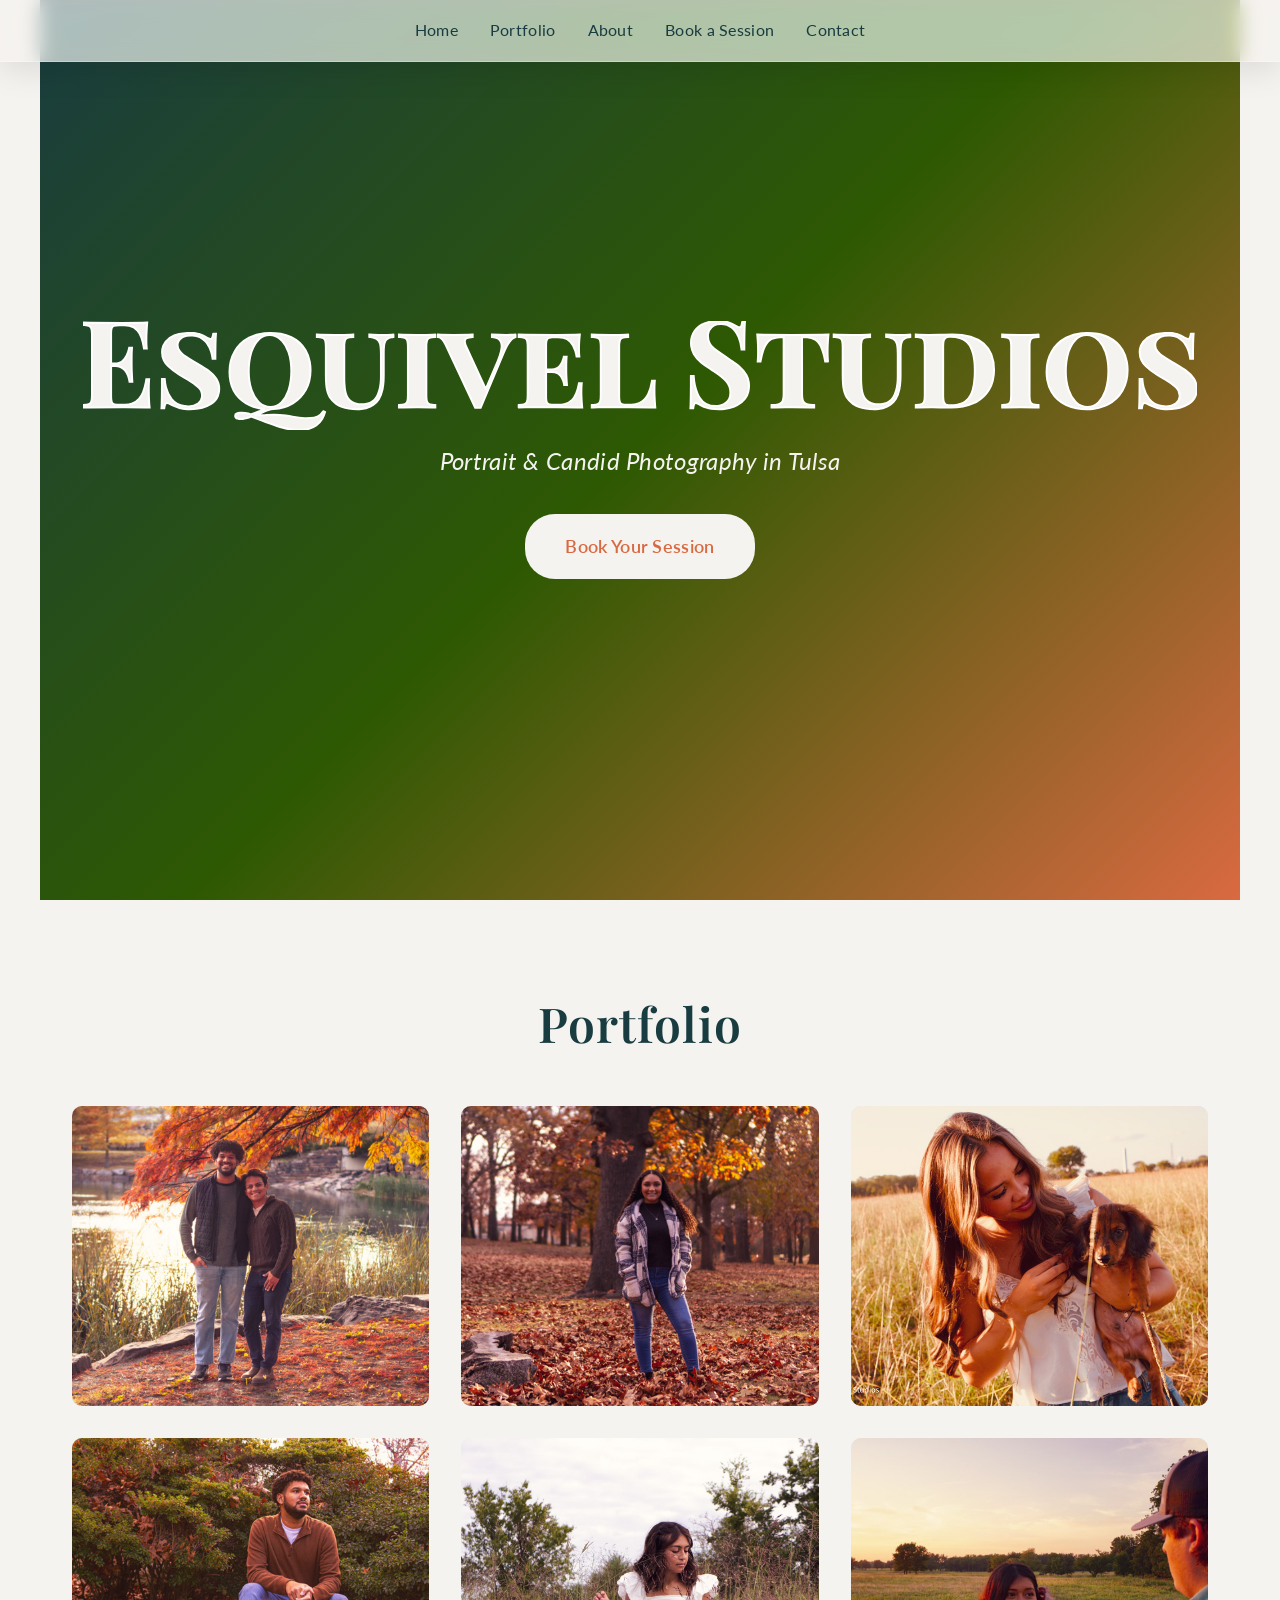
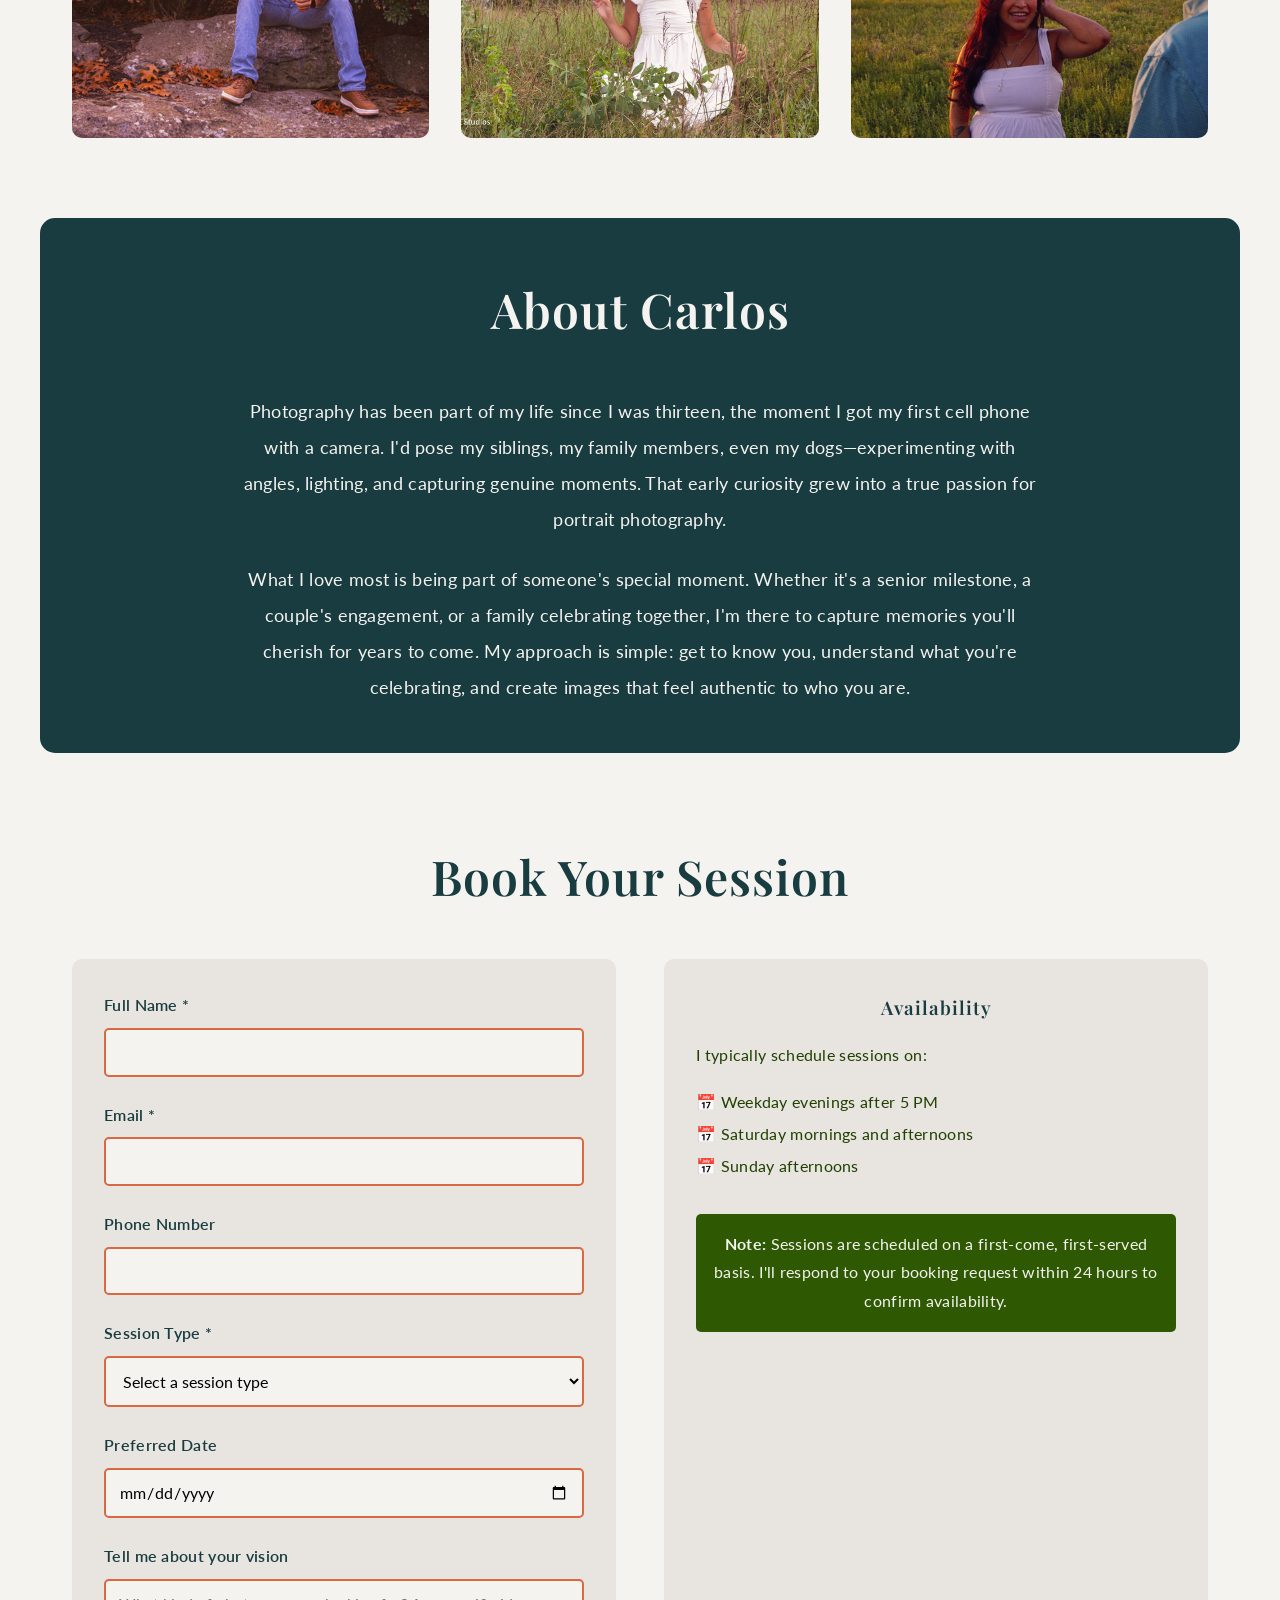
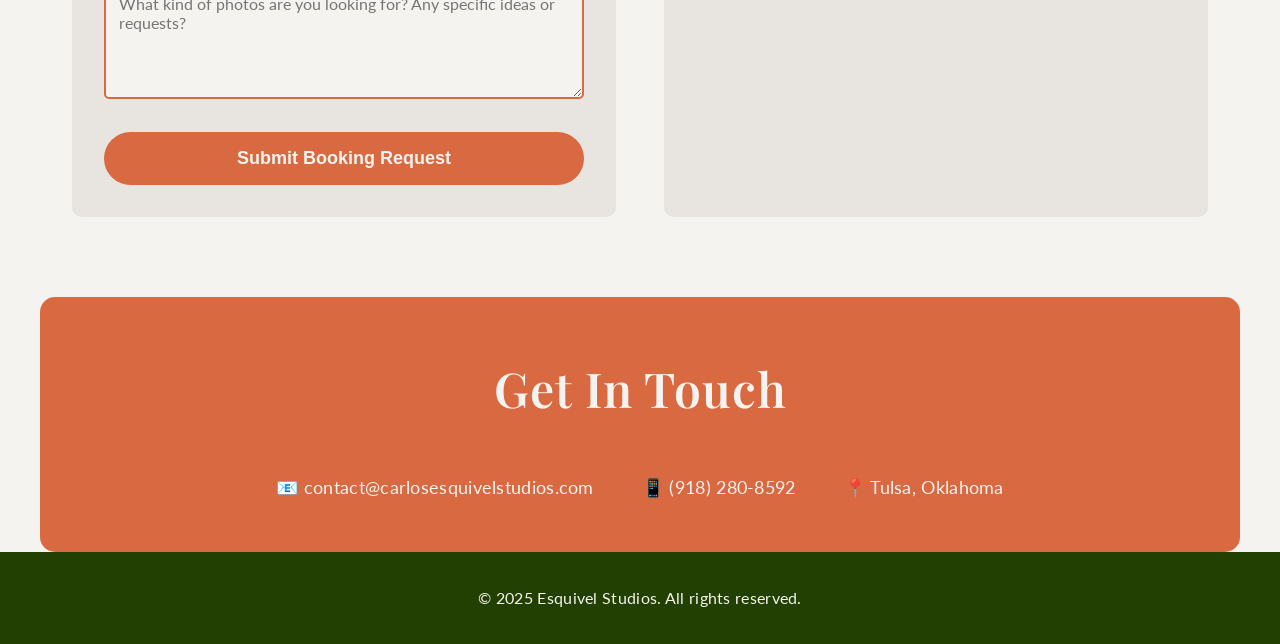
==== commit 333613cb: "feat: complete portfolio site with real images and content - Add typography system with Playfair Dis" ====
--- a/EsquivelStudios.html
+++ b/EsquivelStudios.html
@@ -90,12 +90,24 @@
     <section id="portfolio" class="fade-in-section">
         <h2>Portfolio</h2>
         <div class="gallery">
-            <div class="gallery-item">Portrait 1</div>
-            <div class="gallery-item">Portrait 2</div>
-            <div class="gallery-item">Candid 1</div>
-            <div class="gallery-item">Portrait 3</div>
-            <div class="gallery-item">Candid 2</div>
-            <div class="gallery-item">Portrait 4</div>
+            <div class="gallery-item" data-full="Images/Full/portrait-1.jpg">
+                <img src="Images/Thumbnails/portrait-1.jpg" alt="Fall Couples Session at the Park">
+            </div>
+            <div class="gallery-item" data-full="Images/Full/portrait-2.jpg">
+                <img src="Images/Thumbnails/portrait-2.jpg" alt="Natural Light Portrait">
+            </div>
+            <div class="gallery-item" data-full="Images/Full/candid-1.jpg">
+                <img src="Images/Thumbnails/candid-1.jpg" alt="Best Friends Session">
+            </div>
+            <div class="gallery-item" data-full="Images/Full/portrait-3.jpg">
+                <img src="Images/Thumbnails/portrait-3.jpg" alt="Dreamy Senior Session">
+            </div>
+            <div class="gallery-item" data-full="Images/Full/candid-2.jpg">
+                <img src="Images/Thumbnails/candid-2.jpg" alt="Lifestyle Photography">
+            </div>
+            <div class="gallery-item" data-full="Images/Full/portrait-4.jpg">
+                <img src="Images/Thumbnails/portrait-4.jpg" alt="Golden Hour Engagement">
+            </div>
         </div>
     </section>
 
@@ -103,14 +115,17 @@
     <section id="about" class="about fade-in-section">
         <h2>About Carlos</h2>
         <p>
-            Welcome to Esquivel Studios. I'm Carlos, a portrait and candid photographer based in Tulsa.
-            I believe in capturing genuine moments and authentic expressions that tell your unique story.
-            Whether it's a formal portrait session or candid moments that unfold naturally, my goal is
-            to create images that you'll treasure for years to come. Let's work together to create
-            something beautiful.
+            Photography has been part of my life since I was thirteen, the moment I got my first cell phone with a
+            camera. I'd pose my siblings, my family members, even my dogs—experimenting with angles, lighting, and
+            capturing genuine moments. That early curiosity grew into a true passion for portrait photography.
         </p>
-    </section>
-
+        <p>
+            What I love most is being part of someone's special moment. Whether it's a senior milestone, a couple's
+            engagement, or a family celebrating together, I'm there to capture memories you'll cherish for years to
+            come. My approach is simple: get to know you, understand what you're celebrating, and create images that
+            feel authentic to who you are.
+        </p>
+    </section>
     <!-- Booking Section -->
     <section id="booking" class="booking fade-in-section">
         <h2>Book Your Session</h2>
@@ -168,14 +183,15 @@
     </section>
 
     <!-- Contact Section -->
-    <section id="contact" class="contact fade-in-section">
+    <section id="contact" class="contact">
         <h2>Get In Touch</h2>
         <div class="contact-info">
             <div class="contact-item">
-                📧 esquivelstudios@email.com
+                📧 <a href="mailto:contact@carlosesquivelstudios.com"
+                    style="color: inherit; text-decoration: none;">contact@carlosesquivelstudios.com</a>
             </div>
             <div class="contact-item">
-                📱 (918) XXX-XXXX
+                📱 <a href="tel:+19182808592" style="color: inherit; text-decoration: none;">(918) 280-8592</a>
             </div>
             <div class="contact-item">
                 📍 Tulsa, Oklahoma
@@ -188,6 +204,15 @@
         <p>&copy; 2025 Esquivel Studios. All rights reserved.</p>
     </footer>
 
+    <!-- Lightbox Modal -->
+    <div id="lightbox" class="lightbox">
+        <span class="lightbox-close">&times;</span>
+        <span class="lightbox-prev">&#10094;</span>
+        <span class="lightbox-next">&#10095;</span>
+        <img class="lightbox-content" id="lightbox-img">
+        <div class="lightbox-caption"></div>
+        <div class="lightbox-counter"></div>
+    </div>
     <script>
         // Smooth scrolling for navigation links
         document.querySelectorAll('a[href^="#"]').forEach(anchor => {
@@ -277,81 +302,89 @@
         });
 
 
-        // Portfolio Lightbox
-const lightboxGalleryItems = document.querySelectorAll('.gallery-item');
-const lightbox = document.getElementById('lightbox');
-const lightboxImg = document.getElementById('lightbox-img');
-const lightboxCaption = document.querySelector('.lightbox-caption');
-const closeBtn = document.querySelector('.lightbox-close');
-const prevBtn = document.querySelector('.lightbox-prev');
-const nextBtn = document.querySelector('.lightbox-next');
-
-let currentIndex = 0;
-
-// Open lightbox when gallery item is clicked
-lightboxGalleryItems.forEach((item, index) => {
-    item.addEventListener('click', function() {
-        currentIndex = index;
-        openLightbox(this);
-    });
-});
-
-function openLightbox(element) {
-    lightbox.style.display = 'block';
-    // For now, we'll use a placeholder. Later you'll add actual image sources
-    lightboxImg.src = element.style.backgroundImage ? 
-        element.style.backgroundImage.slice(5, -2) : 
-        'https://via.placeholder.com/1200x800/E8E4DF/193C40?text=Portfolio+Image+' + (currentIndex + 1);
-    lightboxCaption.textContent = element.textContent || 'Portfolio Image ' + (currentIndex + 1);
-}
-
-// Close lightbox
-closeBtn.addEventListener('click', function() {
-    lightbox.style.display = 'none';
-});
-
-// Close on background click
-lightbox.addEventListener('click', function(e) {
-    if (e.target === lightbox) {
-        lightbox.style.display = 'none';
-    }
-});
-
-// Previous image
-prevBtn.addEventListener('click', function() {
-    currentIndex = (currentIndex - 1 + lightboxGalleryItems.length) % lightboxGalleryItems.length;
-    openLightbox(lightboxGalleryItems[currentIndex]);
-});
-
-// Next image
-nextBtn.addEventListener('click', function() {
-    currentIndex = (currentIndex + 1) % lightboxGalleryItems.length;
-    openLightbox(lightboxGalleryItems[currentIndex]);
-});
-
-// Keyboard navigation
-document.addEventListener('keydown', function(e) {
-    if (lightbox.style.display === 'block') {
-        if (e.key === 'Escape') {
-            lightbox.style.display = 'none';
-        } else if (e.key === 'ArrowLeft') {
-            prevBtn.click();
-        } else if (e.key === 'ArrowRight') {
-            nextBtn.click();
-        }
-    }
-});
-
+        // Wait for page to load before running lightbox code
+        document.addEventListener('DOMContentLoaded', function () {
+
+            // Portfolio Lightbox
+            const lightboxGalleryItems = document.querySelectorAll('.gallery-item');
+            const lightbox = document.getElementById('lightbox');
+            const lightboxImg = document.getElementById('lightbox-img');
+            const lightboxCaption = document.querySelector('.lightbox-caption');
+            const closeBtn = document.querySelector('.lightbox-close');
+            const prevBtn = document.querySelector('.lightbox-prev');
+            const nextBtn = document.querySelector('.lightbox-next');
+
+            let currentIndex = 0;
+
+            // Only run if lightbox exists
+            if (!lightbox || !closeBtn) {
+                console.error('Lightbox elements not found!');
+                return;
+            }
+
+            // Open lightbox when gallery item is clicked
+            lightboxGalleryItems.forEach((item, index) => {
+                item.addEventListener('click', function () {
+                    currentIndex = index;
+                    openLightbox(this);
+                });
+            });
+
+            function openLightbox(element) {
+                lightbox.style.display = 'block';
+                const fullImageSrc = element.getAttribute('data-full');
+                const altText = element.querySelector('img').alt;
+                lightboxImg.src = fullImageSrc;
+                lightboxCaption.textContent = altText;
+
+                // Add counter
+                const counter = document.querySelector('.lightbox-counter');
+                if (counter) {
+                    counter.textContent = `${currentIndex + 1} / ${lightboxGalleryItems.length}`;
+                }
+            }
+
+            // Close lightbox
+            closeBtn.addEventListener('click', function () {
+                lightbox.style.display = 'none';
+            });
+
+            // Close on background click
+            lightbox.addEventListener('click', function (e) {
+                if (e.target === lightbox) {
+                    lightbox.style.display = 'none';
+                }
+            });
+
+            // Previous image
+            prevBtn.addEventListener('click', function () {
+                currentIndex = (currentIndex - 1 + lightboxGalleryItems.length) % lightboxGalleryItems.length;
+                openLightbox(lightboxGalleryItems[currentIndex]);
+            });
+
+            // Next image
+            nextBtn.addEventListener('click', function () {
+                currentIndex = (currentIndex + 1) % lightboxGalleryItems.length;
+                openLightbox(lightboxGalleryItems[currentIndex]);
+            });
+
+            // Keyboard navigation
+            document.addEventListener('keydown', function (e) {
+                if (lightbox.style.display === 'block') {
+                    if (e.key === 'Escape') {
+                        lightbox.style.display = 'none';
+                    } else if (e.key === 'ArrowLeft') {
+                        prevBtn.click();
+                    } else if (e.key === 'ArrowRight') {
+                        nextBtn.click();
+                    }
+                }
+            });
+
+        }); // End of DOMContentLoaded
     </script>
 
-    <!-- Lightbox Modal -->
-    <div id="lightbox" class="lightbox">
-        <span class="lightbox-close">&times;</span>
-        <span class="lightbox-prev">&#10094;</span>
-        <span class="lightbox-next">&#10095;</span>
-        <img class="lightbox-content" id="lightbox-img">
-        <div class="lightbox-caption"></div>
-    </div>
+
 </body>
 
 </html>
--- a/HomepageStyles.css
+++ b/HomepageStyles.css
@@ -258,6 +258,13 @@
 	transform: scale(1);
 }
 
+.gallery-item img {
+	width: 100%;
+	height: 100%;
+	object-fit: cover;
+	border-radius: 10px;
+}
+
 /* About Section */
 .about {
 	background-color: var(--secondary);
@@ -272,10 +279,13 @@
 
 .about p {
 	font-size: var(--text-base);
-	line-height: var(--leading-relaxed);
+	line-height: 2;
 	text-align: center;
 	max-width: 800px;
-	margin: 0 auto;
+	margin: 0 auto 1.5rem auto;
+}
+.about p:last-child {
+	margin-bottom: 0; /* Remove margin from last paragraph */
 }
 
 /* Booking Section */
@@ -395,117 +405,167 @@
 	padding: 2rem;
 }
 
-
-/* Lightbox */
+/* Premium Lightbox */
 .lightbox {
-    display: none;
-    position: fixed;
-    z-index: 9999;
-    padding-top: 50px;
-    left: 0;
-    top: 0;
-    width: 100%;
-    height: 100%;
-    overflow: auto;
-    background-color: rgba(0, 0, 0, 0.95);
-    backdrop-filter: blur(5px);
-    animation: fadeIn 0.3s ease;
+	display: none;
+	position: fixed;
+	z-index: 9999;
+	left: 0;
+	top: 0;
+	width: 100%;
+	height: 100%;
+	overflow: hidden;
+	background: rgba(0, 0, 0, 0.96);
+	backdrop-filter: blur(20px);
+	animation: fadeIn 0.4s ease;
 }
 
 .lightbox-content {
-    margin: auto;
-    display: block;
-    width: 80%;
-    max-width: 1200px;
-    max-height: 80vh;
-    object-fit: contain;
-    animation: zoomIn 0.3s ease;
+	position: absolute;
+	top: 50%;
+	left: 50%;
+	transform: translate(-50%, -50%);
+	width: auto;
+	max-width: 90vw;
+	max-height: 80vh;
+	object-fit: contain;
+	animation: zoomIn 0.4s cubic-bezier(0.4, 0, 0.2, 1);
+	box-shadow: 0 20px 60px rgba(0, 0, 0, 0.8);
+	border-radius: 8px;
 }
 
 .lightbox-close {
-    position: absolute;
-    top: 30px;
-    right: 50px;
-    color: var(--primary);
-    font-size: 50px;
-    font-weight: var(--weight-bold);
-    cursor: pointer;
-    transition: color 0.3s;
-    z-index: 10000;
+	position: absolute;
+	top: 40px;
+	right: 60px;
+	color: var(--primary);
+	font-size: 45px;
+	font-weight: var(--weight-light);
+	cursor: pointer;
+	transition: all 0.3s ease;
+	z-index: 10000;
+	background: rgba(0, 0, 0, 0.4);
+	width: 60px;
+	height: 60px;
+	border-radius: 50%;
+	display: flex;
+	align-items: center;
+	justify-content: center;
+	backdrop-filter: blur(10px);
 }
 
 .lightbox-close:hover {
-    color: var(--accent);
+	background: var(--accent);
+	transform: rotate(90deg);
+	color: white;
 }
 
 .lightbox-prev,
 .lightbox-next {
-    cursor: pointer;
-    position: absolute;
-    top: 50%;
-    transform: translateY(-50%);
-    width: auto;
-    padding: 16px;
-    color: var(--primary);
-    font-weight: var(--weight-bold);
-    font-size: 40px;
-    transition: 0.3s;
-    user-select: none;
+	cursor: pointer;
+	position: absolute;
+	top: 50%;
+	transform: translateY(-50%);
+	width: 60px;
+	height: 60px;
+	padding: 0;
+	color: var(--primary);
+	font-weight: var(--weight-bold);
+	font-size: 30px;
+	transition: all 0.3s ease;
+	user-select: none;
+	background: rgba(0, 0, 0, 0.4);
+	border-radius: 50%;
+	display: flex;
+	align-items: center;
+	justify-content: center;
+	backdrop-filter: blur(10px);
 }
 
 .lightbox-prev:hover,
 .lightbox-next:hover {
-    color: var(--accent);
-    background-color: rgba(0, 0, 0, 0.5);
+	background: var(--accent);
+	transform: translateY(-50%) scale(1.1);
+	box-shadow: 0 5px 20px rgba(217, 105, 65, 0.4);
 }
 
 .lightbox-prev {
-    left: 20px;
+	left: 40px;
 }
 
 .lightbox-next {
-    right: 20px;
+	right: 40px;
 }
 
 .lightbox-caption {
-    margin: auto;
-    display: block;
-    width: 80%;
-    max-width: 700px;
-    text-align: center;
-    color: var(--primary);
-    padding: 20px 0;
-    font-size: var(--text-base);
+	position: absolute;
+	bottom: 40px;
+	left: 50%;
+	transform: translateX(-50%);
+	width: auto;
+	max-width: 700px;
+	text-align: center;
+	color: var(--primary);
+	padding: 12px 30px;
+	font-size: var(--text-base);
+	font-family: var(--font-heading);
+	letter-spacing: var(--spacing-normal);
+	background: rgba(0, 0, 0, 0.6);
+	border-radius: 25px;
+	backdrop-filter: blur(10px);
+}
+.lightbox-counter {
+	position: absolute;
+	top: 40px;
+	left: 50%;
+	transform: translateX(-50%);
+	color: var(--primary);
+	font-size: var(--text-xs);
+	background: rgba(0, 0, 0, 0.6);
+	padding: 6px 16px;
+	border-radius: 20px;
+	backdrop-filter: blur(10px);
 }
 
 @keyframes fadeIn {
-    from { opacity: 0; }
-    to { opacity: 1; }
+	from {
+		opacity: 0;
+		backdrop-filter: blur(0px);
+	}
+	to {
+		opacity: 1;
+		backdrop-filter: blur(20px);
+	}
 }
 
 @keyframes zoomIn {
-    from { transform: scale(0.8); }
-    to { transform: scale(1); }
-}
-
+	from {
+		transform: scale(0.7);
+		opacity: 0;
+	}
+	to {
+		transform: scale(1);
+		opacity: 1;
+	}
+}
 /* Make gallery items clickable */
 .gallery-item {
-    cursor: pointer;
-    position: relative;
+	cursor: pointer;
+	position: relative;
 }
 
 .gallery-item:hover::after {
-    content: "Click to view";
-    position: absolute;
-    top: 50%;
-    left: 50%;
-    transform: translate(-50%, -50%);
-    color: var(--primary);
-    background-color: rgba(0, 0, 0, 0.7);
-    padding: 10px 20px;
-    border-radius: 5px;
-    font-size: var(--text-sm);
-    pointer-events: none;
+	content: "Click to view";
+	position: absolute;
+	top: 50%;
+	left: 50%;
+	transform: translate(-50%, -50%);
+	color: var(--primary);
+	background-color: rgba(0, 0, 0, 0.7);
+	padding: 10px 20px;
+	border-radius: 5px;
+	font-size: var(--text-sm);
+	pointer-events: none;
 }
 
 /* Responsive */
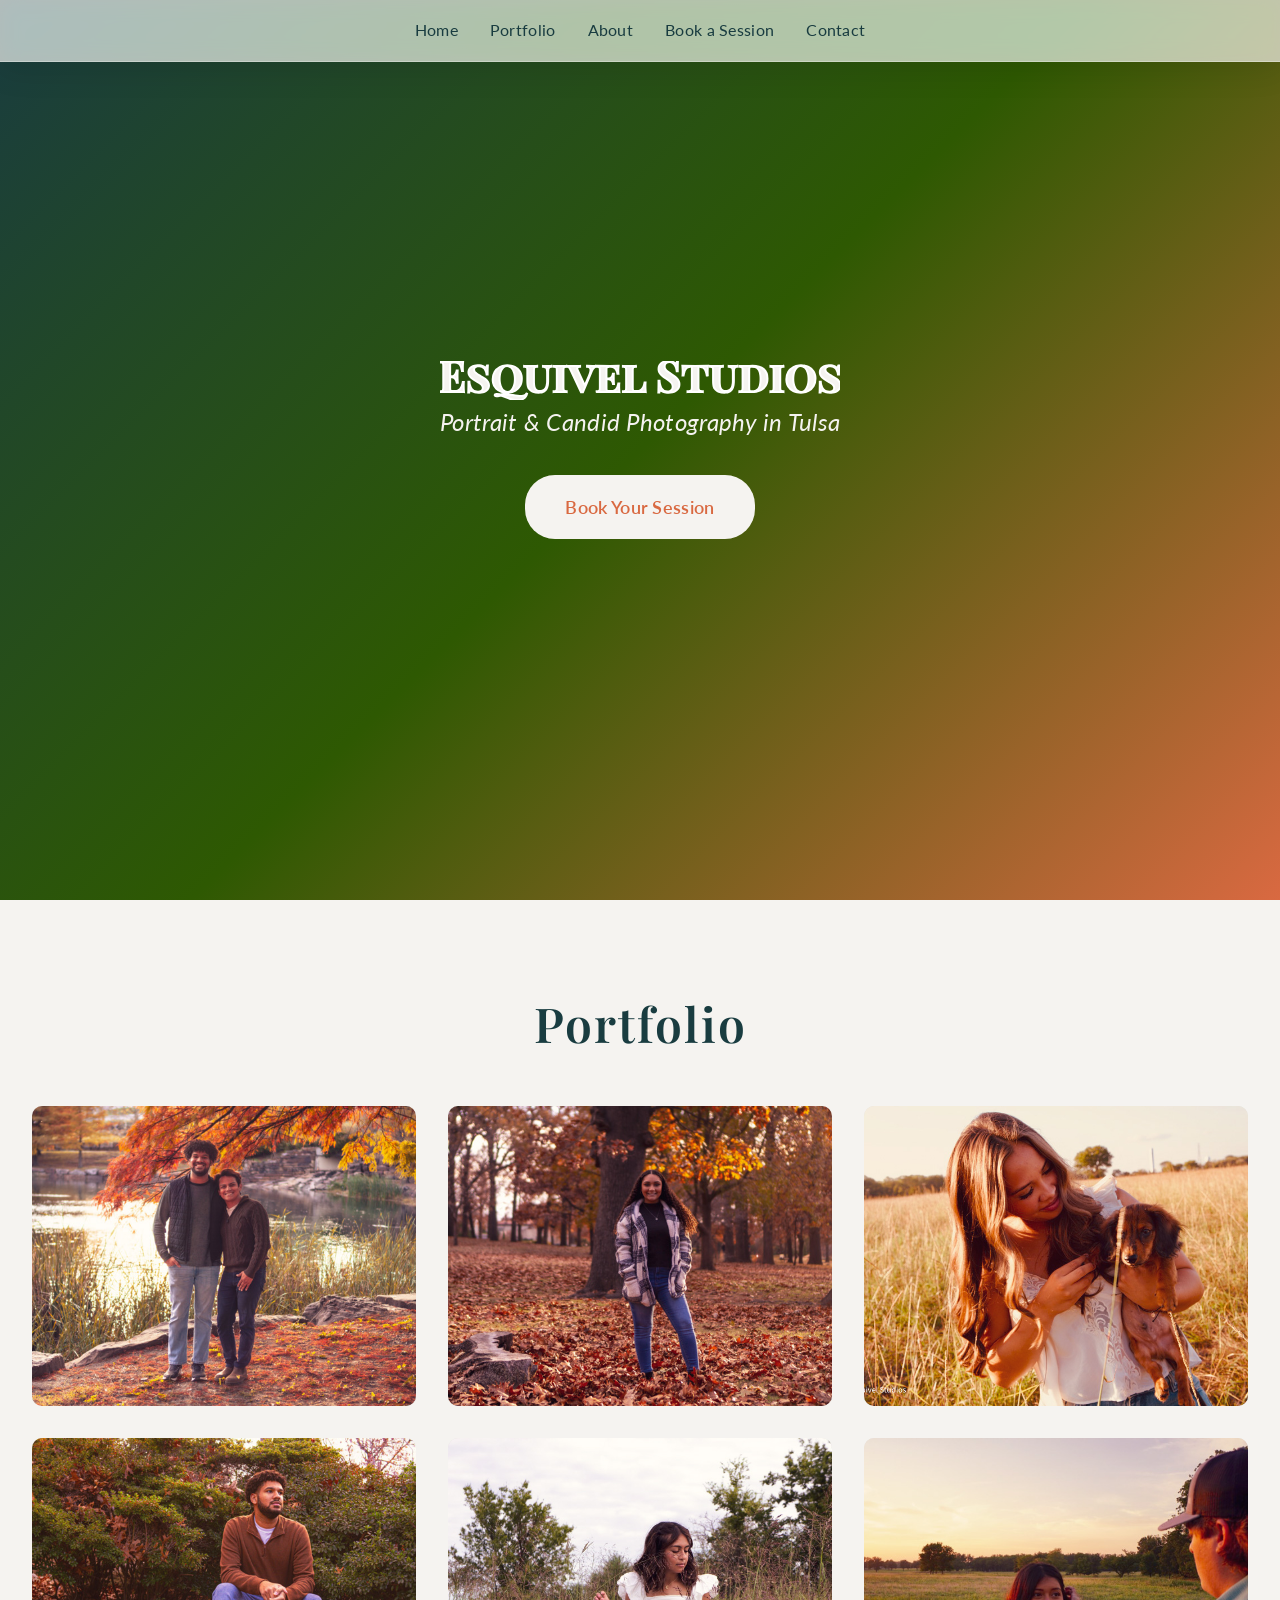
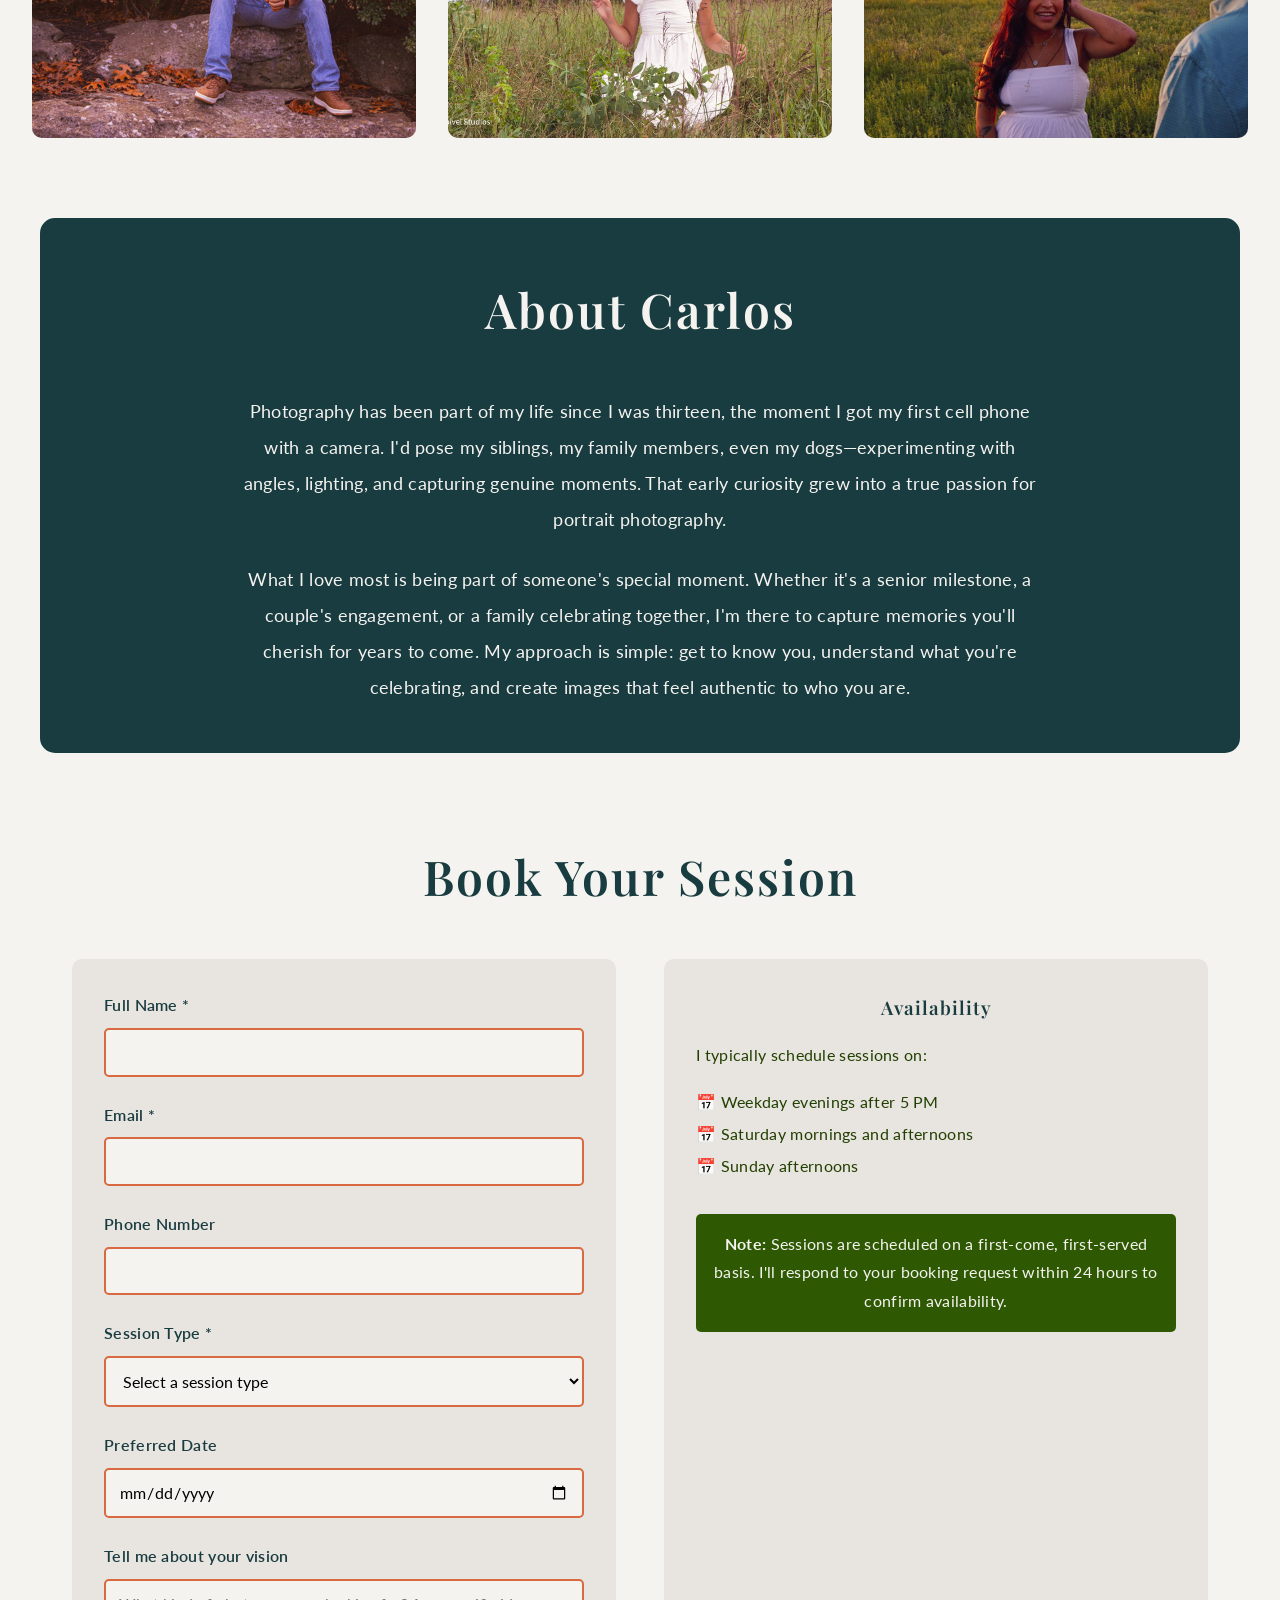
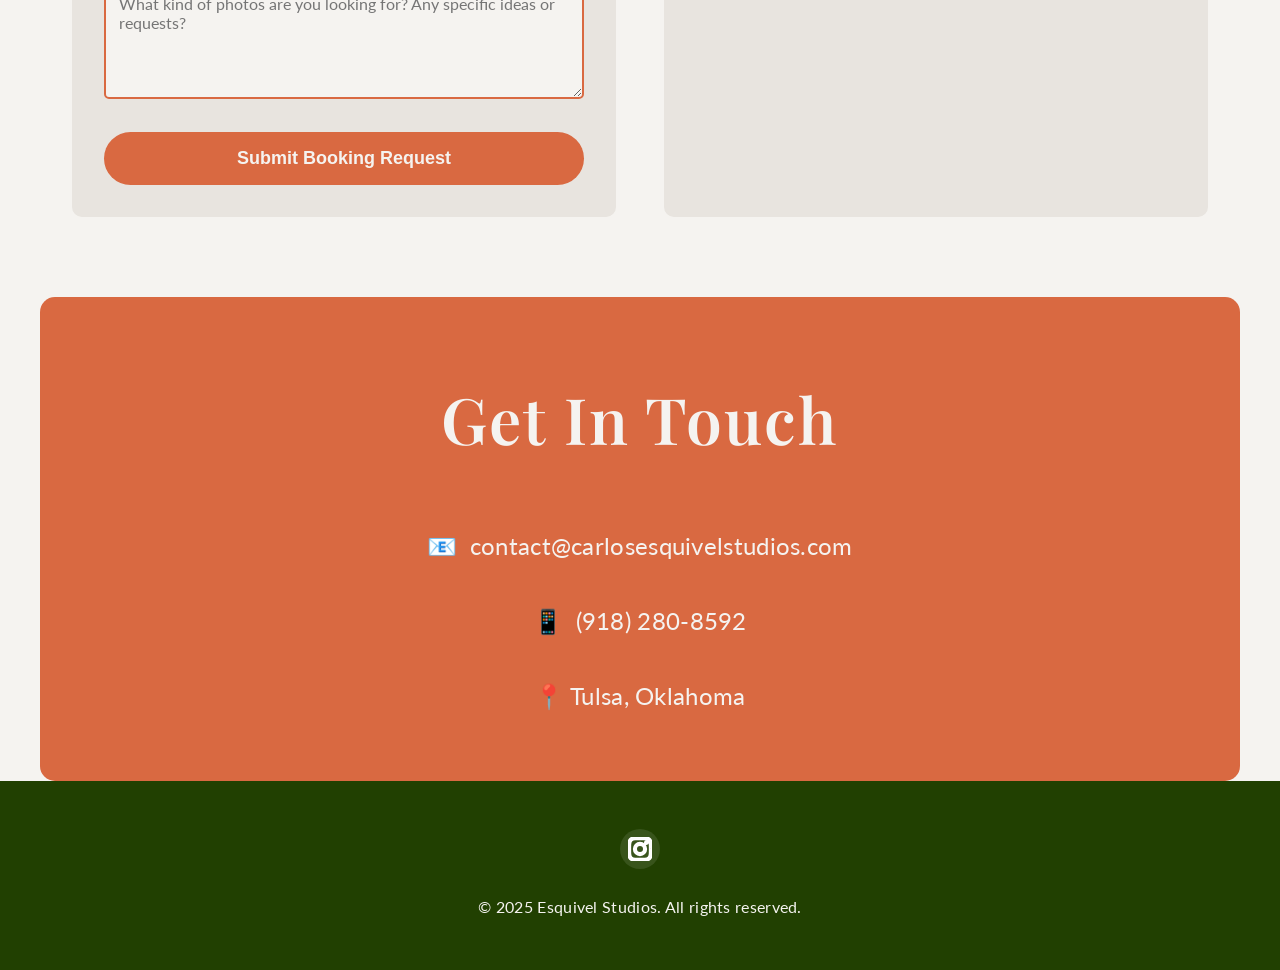
==== commit e1bf7f00: "feat: complete professional portfolio site with full optimization - Implement Verde color palette wi" ====
--- a/EsquivelStudios.html
+++ b/EsquivelStudios.html
@@ -4,7 +4,27 @@
 <head>
     <meta charset="UTF-8">
     <meta name="viewport" content="width=device-width, initial-scale=1.0">
-    <title>Esquivel Studios - Portrait & Candid Photography</title>
+<!-- SEO Meta Tags -->
+    <title>Esquivel Studios | Portrait & Candid Photography in Tulsa, Oklahoma</title>
+    <meta name="description" content="Professional portrait and candid photography in Tulsa, Oklahoma. Specializing in senior portraits, couples sessions, and family photography. Book your session with Carlos Esquivel today.">
+    <meta name="keywords" content="Tulsa photographer, portrait photography Tulsa, senior portraits Tulsa, couples photography, family portraits, Oklahoma photographer, Carlos Esquivel, Esquivel Studios">
+    <meta name="author" content="Carlos Esquivel">
+    
+    <!-- Open Graph / Social Media Meta Tags -->
+    <meta property="og:type" content="website">
+    <meta property="og:url" content="https://carlosesquivelstudios.com/">
+    <meta property="og:title" content="Esquivel Studios | Portrait Photography in Tulsa">
+    <meta property="og:description" content="Professional portrait and candid photography in Tulsa, Oklahoma. Capturing authentic moments and genuine expressions.">
+    <meta property="og:image" content="https://carlosesquivelstudios.com/Images/Thumbnails/portrait-1.jpg">
+    
+    <!-- Twitter Meta Tags -->
+    <meta name="twitter:card" content="summary_large_image">
+    <meta name="twitter:title" content="Esquivel Studios | Portrait Photography in Tulsa">
+    <meta name="twitter:description" content="Professional portrait and candid photography in Tulsa, Oklahoma.">
+    <meta name="twitter:image" content="https://carlosesquivelstudios.com/Images/Thumbnails/portrait-1.jpg">
+    
+    <!-- Favicon -->
+    <link rel="icon" type="image/x-icon" href="/favicon.ico">
     <link rel="stylesheet" href="HomepageStyles.css">
 
     <!-- Typography -->
@@ -19,6 +39,7 @@
 <body>
     <!-- Navigation -->
     <nav>
+        <button class="menu-toggle" aria-label="Toggle menu">☰</button>
         <ul>
             <li><a href="#home">Home</a></li>
             <li><a href="#portfolio">Portfolio</a></li>
@@ -31,7 +52,8 @@
     <!-- Hero Section -->
     <section id="home" class="hero fade-in-section">
         <div class="hero-content">
-            <svg width="1113.842" height="109.08" viewBox="0 0 1113.842 109.08" xmlns="http://www.w3.org/2000/svg">
+            <svg id="logo-svg" viewBox="0 0 1113.842 109.08" xmlns="http://www.w3.org/2000/svg"
+                preserveAspectRatio="xMidYMid meet">
                 <g id="svgGroup" stroke-linecap="round" fill-rule="evenodd" font-size="9pt" stroke="#000"
                     stroke-width="0.25mm" fill="none" style="stroke:#000;stroke-width:0.25mm;fill:none">
                     <path
@@ -91,22 +113,28 @@
         <h2>Portfolio</h2>
         <div class="gallery">
             <div class="gallery-item" data-full="Images/Full/portrait-1.jpg">
-                <img src="Images/Thumbnails/portrait-1.jpg" alt="Fall Couples Session at the Park">
+                <img src="Images/Thumbnails/portrait-1.jpg"
+                    alt="Fall couples portrait session by the lake in Tulsa Oklahoma" loading="lazy">
             </div>
             <div class="gallery-item" data-full="Images/Full/portrait-2.jpg">
-                <img src="Images/Thumbnails/portrait-2.jpg" alt="Natural Light Portrait">
+                <img src="Images/Thumbnails/portrait-2.jpg"
+                    alt="Senior portrait in autumn leaves, natural light photography Tulsa" loading="lazy">
             </div>
             <div class="gallery-item" data-full="Images/Full/candid-1.jpg">
-                <img src="Images/Thumbnails/candid-1.jpg" alt="Best Friends Session">
+                <img src="Images/Thumbnails/candid-1.jpg"
+                    alt="Best friends golden hour portrait session with dog in field" loading="lazy">
             </div>
             <div class="gallery-item" data-full="Images/Full/portrait-3.jpg">
-                <img src="Images/Thumbnails/portrait-3.jpg" alt="Dreamy Senior Session">
+                <img src="Images/Thumbnails/portrait-3.jpg"
+                    alt="Casual outdoor senior portrait on rock, Oklahoma photographer" loading="lazy">
             </div>
             <div class="gallery-item" data-full="Images/Full/candid-2.jpg">
-                <img src="Images/Thumbnails/candid-2.jpg" alt="Lifestyle Photography">
+                <img src="Images/Thumbnails/candid-2.jpg" alt="Dreamy senior session in natural field setting Tulsa"
+                    loading="lazy">
             </div>
             <div class="gallery-item" data-full="Images/Full/portrait-4.jpg">
-                <img src="Images/Thumbnails/portrait-4.jpg" alt="Golden Hour Engagement">
+                <img src="Images/Thumbnails/portrait-4.jpg"
+                    alt="Sunset couples engagement portrait session in Tulsa Oklahoma" loading="lazy">
             </div>
         </div>
     </section>
@@ -201,6 +229,15 @@
 
     <!-- Footer -->
     <footer>
+        <div class="social-links">
+            <a href="https://www.instagram.com/esquivel_studios" target="_blank" rel="noopener" aria-label="Instagram">
+                <svg width="24" height="24" viewBox="0 0 24 24" fill="currentColor">
+                    <path
+                        d="M12 2.163c3.204 0 3.584.012 4.85.07 3.252.148 4.771 1.691 4.919 4.919.058 1.265.069 1.645.069 4.849 0 3.205-.012 3.584-.069 4.849-.149 3.225-1.664 4.771-4.919 4.919-1.266.058-1.644.07-4.85.07-3.204 0-3.584-.012-4.849-.07-3.26-.149-4.771-1.699-4.919-4.92-.058-1.265-.07-1.644-.07-4.849 0-3.204.013-3.583.07-4.849.149-3.227 1.664-4.771 4.919-4.919 1.266-.057 1.645-.069 4.849-.069zm0-2.163c-3.259 0-3.667.014-4.947.072-4.358.2-6.78 2.618-6.98 6.98-.059 1.281-.073 1.689-.073 4.948 0 3.259.014 3.668.072 4.948.2 4.358 2.618 6.78 6.98 6.98 1.281.058 1.689.072 4.948.072 3.259 0 3.668-.014 4.948-.072 4.354-.2 6.782-2.618 6.979-6.98.059-1.28.073-1.689.073-4.948 0-3.259-.014-3.667-.072-4.947-.196-4.354-2.617-6.78-6.979-6.98-1.281-.059-1.69-.073-4.949-.073zm0 5.838c-3.403 0-6.162 2.759-6.162 6.162s2.759 6.163 6.162 6.163 6.162-2.759 6.162-6.163c0-3.403-2.759-6.162-6.162-6.162zm0 10.162c-2.209 0-4-1.79-4-4 0-2.209 1.791-4 4-4s4 1.791 4 4c0 2.21-1.791 4-4 4zm6.406-11.845c-.796 0-1.441.645-1.441 1.44s.645 1.44 1.441 1.44c.795 0 1.439-.645 1.439-1.44s-.644-1.44-1.439-1.44z" />
+                </svg>
+            </a>
+            <!-- Add more social links here if needed -->
+        </div>
         <p>&copy; 2025 Esquivel Studios. All rights reserved.</p>
     </footer>
 
@@ -213,6 +250,10 @@
         <div class="lightbox-caption"></div>
         <div class="lightbox-counter"></div>
     </div>
+
+    <button id="back-to-top" class="back-to-top" aria-label="Back to top">
+        ↑
+    </button>
     <script>
         // Smooth scrolling for navigation links
         document.querySelectorAll('a[href^="#"]').forEach(anchor => {
@@ -235,10 +276,35 @@
             this.reset();
         });
 
+        // Combined scroll effects
         window.addEventListener('scroll', function () {
             const scrolled = window.pageYOffset;
             const hero = document.querySelector('.hero');
-            hero.style.backgroundPositionY = scrolled * 0.5 + 'px';
+            const nav = document.querySelector('nav');
+            const menuToggle = document.querySelector('.menu-toggle');
+
+            // Parallax hero effect
+            if (hero) {
+                hero.style.backgroundPositionY = scrolled * 0.5 + 'px';
+            }
+
+            // Glassmorphism nav scroll effect
+            if (nav) {
+                if (scrolled > 50) {
+                    nav.style.background = 'rgba(245, 243, 240, 0.9)';
+                    nav.style.boxShadow = '0 8px 32px rgba(0, 0, 0, 0.15)';
+                } else {
+                    nav.style.background = 'rgba(245, 243, 240, 0.7)';
+                    nav.style.boxShadow = '0 8px 32px rgba(0, 0, 0, 0.1)';
+                }
+            }
+
+            // CRITICAL: Keep hamburger visible on mobile
+            if (menuToggle && window.innerWidth <= 768) {
+                menuToggle.style.display = 'block';
+                menuToggle.style.visibility = 'visible';
+                menuToggle.style.opacity = '1';
+            }
         });
 
         const faders = document.querySelectorAll('.fade-in-section');
@@ -290,20 +356,11 @@
         setTextAnimation(0.1, 3.5, 2, 'linear', '#ffffff', false);
 
 
-        window.addEventListener('scroll', function () {
-            const nav = document.querySelector('nav');
-            if (window.scrollY > 50) {
-                nav.style.background = 'rgba(245, 243, 240, 0.9)';
-                nav.style.boxShadow = '0 8px 32px rgba(0, 0, 0, 0.15)';
-            } else {
-                nav.style.background = 'rgba(245, 243, 240, 0.7)';
-                nav.style.boxShadow = '0 8px 32px rgba(0, 0, 0, 0.1)';
-            }
-        });
 
 
         // Wait for page to load before running lightbox code
         document.addEventListener('DOMContentLoaded', function () {
+
 
             // Portfolio Lightbox
             const lightboxGalleryItems = document.querySelectorAll('.gallery-item');
@@ -381,7 +438,42 @@
                 }
             });
 
+            // Mobile menu toggle
+            const menuToggle = document.querySelector('.menu-toggle');
+            const navMenu = document.querySelector('nav ul');
+
+            if (menuToggle) {
+                menuToggle.addEventListener('click', function () {
+                    navMenu.classList.toggle('active');
+                });
+
+                // Close menu when clicking a link
+                document.querySelectorAll('nav a').forEach(link => {
+                    link.addEventListener('click', function () {
+                        navMenu.classList.remove('active');
+                    });
+                });
+            }
+
         }); // End of DOMContentLoaded
+
+        // Back to Top Button
+        const backToTopButton = document.getElementById('back-to-top');
+
+        window.addEventListener('scroll', function () {
+            if (window.pageYOffset > 300) {
+                backToTopButton.classList.add('visible');
+            } else {
+                backToTopButton.classList.remove('visible');
+            }
+        });
+
+        backToTopButton.addEventListener('click', function () {
+            window.scrollTo({
+                top: 0,
+                behavior: 'smooth'
+            });
+        });
     </script>
 
 
--- a/HomepageStyles.css
+++ b/HomepageStyles.css
@@ -1,3 +1,7 @@
+/* ============================================
+   GLOBAL STYLES & CSS VARIABLES
+   ============================================ */
+
 * {
 	margin: 0;
 	padding: 0;
@@ -5,27 +9,20 @@
 }
 
 :root {
-	/* Verde Color Palette */
+	/* Color Palette */
 	--primary: #f5f3f0; /* Cream/Light neutral for backgrounds */
-	--secondary: #193c40; /* Deep Teal (Verde-1) - main brand color */
-	--accent: #d96941; /* Terracotta (Verde-4) - call-to-action */
-	--dark: #214001; /* Deep Forest Green (Verde-3) - text/footer */
-	--medium-green: #2e5902; /* Rich Green (Verde-2) - sections */
-	--accent-dark: #a62b1f; /* Deep Terracotta (Verde-5) - hover states */
-
-	/* Optional: Add a light background since palette is dark */
-	--light-bg: #e8e4df;
-
-	/* Typograhy Variables */
+	--secondary: #193c40; /* Deep Teal - main brand color */
+	--accent: #d96941; /* Terracotta - call-to-action */
+	--dark: #214001; /* Deep Forest Green - text/footer */
+	--medium-green: #2e5902; /* Rich Green - sections */
+	--accent-dark: #a62b1f; /* Deep Terracotta - hover states */
+	--light-bg: #e8e4df; /* Light background */
+
+	/* Typography */
 	--font-heading: "Playfair Display", serif;
 	--font-body: "Lato", sans-serif;
 
-	/* Glassmorphism Effects */
-	--glass-bg: rgba(245, 243, 240, 0.7);
-	--glass-blur: 10px;
-	--glass-border: rgba(255, 255, 255, 0.3);
-
-	/* Font Weights  */
+	/* Font Weights */
 	--weight-light: 300;
 	--weight-regular: 400;
 	--weight-semibold: 600;
@@ -41,7 +38,7 @@
 	--text-3xl: 3rem;
 	--text-4xl: 4rem;
 
-	/* Letter Spacing  */
+	/* Letter Spacing */
 	--spacing-tight: 0.3px;
 	--spacing-normal: 1px;
 	--spacing-wide: 2px;
@@ -50,23 +47,57 @@
 	/* Line Heights */
 	--leading-normal: 1.6;
 	--leading-relaxed: 1.8;
-}
-
+
+	/* Glassmorphism Effects */
+	--glass-bg: rgba(245, 243, 240, 0.7);
+	--glass-blur: 10px;
+	--glass-border: rgba(255, 255, 255, 0.3);
+}
+html {
+	overflow-x: hidden;
+	overflow-y: auto; /* Allow vertical scrolling */
+	height: auto;
+	min-height: 100%;
+}
 body {
+	display: block;
+	position: relative;
 	font-family: var(--font-body);
 	line-height: var(--leading-relaxed);
 	color: var(--dark);
 	background-color: var(--primary);
 	letter-spacing: var(--spacing-tight);
 	font-weight: var(--weight-regular);
-}
-
-/* Navigation */
+	overflow-x: hidden;
+	overflow-y: auto; /* Allow vertical scrolling */
+	height: auto;
+	min-height: 100vh;
+}
+
+html,
+body {
+	margin: 0;
+	padding: 0;
+	width: 100%;
+	height: auto !important;
+	min-height: 100vh;
+	overflow-x: hidden;
+	overflow-y: auto;
+	position: relative;
+}
+
+/* ============================================
+   NAVIGATION
+   ============================================ */
+
 nav {
 	position: fixed;
 	top: 0;
+	left: 0;
+	right: 0;
 	width: 100%;
-	background-color: var(--glass-bg);
+	max-width: 100vw;
+	background: var(--glass-bg);
 	backdrop-filter: blur(var(--glass-blur)) saturate(180%);
 	-webkit-backdrop-filter: blur(var(--glass-blur)) saturate(180%);
 	border-bottom: 1px solid var(--glass-border);
@@ -74,6 +105,8 @@
 	box-shadow: 0 8px 32px rgba(0, 0, 0, 0.1);
 	z-index: 1000;
 	transition: all 0.3s ease;
+	box-sizing: border-box;
+	margin: 0;
 }
 
 nav ul {
@@ -81,6 +114,8 @@
 	display: flex;
 	justify-content: center;
 	gap: 2rem;
+	margin: 0;
+	padding: 0;
 }
 
 nav a {
@@ -95,9 +130,15 @@
 	color: var(--accent);
 }
 
-/* Hero Section */
+/* ============================================
+   HERO SECTION
+   ============================================ */
+
 .hero {
 	height: 100vh;
+	width: 100%; /* Full width */
+	max-width: 100%; /* No max-width restriction */
+	min-height: 600px;
 	display: flex;
 	flex-direction: column;
 	justify-content: center;
@@ -111,6 +152,7 @@
 	color: var(--primary);
 	text-align: center;
 	padding: 2rem;
+	margin: 0; /* No margin */
 }
 
 .hero h1 {
@@ -150,9 +192,7 @@
 	background-color: var(--light-bg);
 }
 
-/*Hero Section SVG Animation*/
-
-/* Google chrome */
+/* Hero SVG Animation */
 @-webkit-keyframes svg-text-anim {
 	40% {
 		stroke-dashoffset: 0;
@@ -167,7 +207,7 @@
 		fill: var(--primary);
 	}
 }
-/* Most browsers */
+
 @keyframes svg-text-anim {
 	40% {
 		stroke-dashoffset: 0;
@@ -183,11 +223,30 @@
 	}
 }
 
-/* Section Styling */
+#logo-svg {
+	width: 100%;
+	max-width: 800px;
+	height: auto;
+	display: block;
+	margin: 0 auto;
+}
+
+/* ============================================
+   TYPOGRAPHY & BASE STYLES
+   ============================================ */
+
 section {
 	padding: 5rem 2rem;
 	max-width: 1200px;
 	margin: 0 auto;
+}
+
+h1,
+h2,
+h3 {
+	font-family: var(--font-heading);
+	font-weight: var(--weight-semibold);
+	letter-spacing: var(--spacing-normal);
 }
 
 h2 {
@@ -199,15 +258,10 @@
 	letter-spacing: var(--spacing-wide);
 }
 
-h1,
-h2,
-h3 {
-	font-family: var(--font-heading);
-	font-weight: var(--weight-semibold);
-	letter-spacing: var(--spacing-normal);
-}
-
-/*  Fade in AnimationSection */
+/* ============================================
+   ANIMATIONS
+   ============================================ */
+
 .fade-in-section {
 	opacity: 0;
 	transform: translateY(50px);
@@ -221,12 +275,58 @@
 	transform: translateY(0);
 }
 
-/* Portfolio Gallery */
+/* Remove overflow restrictions that hide footer */
+.fade-in-section,
+.fade-in-section.is-visible,
+section {
+	overflow: visible !important;
+}
+
+.booking,
+.contact {
+	overflow: visible !important;
+}
+
+@keyframes fadeIn {
+	from {
+		opacity: 0;
+		backdrop-filter: blur(0px);
+	}
+	to {
+		opacity: 1;
+		backdrop-filter: blur(20px);
+	}
+}
+
+@keyframes zoomIn {
+	from {
+		transform: scale(0.7);
+		opacity: 0;
+	}
+	to {
+		transform: scale(1);
+		opacity: 1;
+	}
+}
+
+/* ============================================
+   PORTFOLIO GALLERY
+   ============================================ */
+
+#portfolio {
+	width: 100%;
+	max-width: 100%;
+	padding: 5rem 2rem;
+}
+
 .gallery {
 	display: grid;
 	grid-template-columns: repeat(auto-fit, minmax(300px, 1fr));
 	gap: 2rem;
 	margin-top: 2rem;
+	max-width: 1400px; /* Wider max-width for gallery */
+	margin-left: auto;
+	margin-right: auto;
 }
 
 .gallery-item {
@@ -238,24 +338,36 @@
 	justify-content: center;
 	color: var(--secondary);
 	font-size: var(--text-base);
-	transition: transform 0.3s;
-}
-
-.gallery-item:hover {
-	transform: scale(1.05);
-}
-
-.gallery-item {
 	opacity: 0;
 	transform: scale(0.9);
-	transition:
-		opacity 0.75s ease,
-		transform 0.75s ease;
+	transition: all 0.3s ease;
+	cursor: pointer;
+	position: relative;
 }
 
 .gallery-item.animate {
 	opacity: 1;
 	transform: scale(1);
+}
+
+.gallery-item:hover {
+	transform: scale(1.05);
+	box-shadow: 0 10px 30px rgba(0, 0, 0, 0.2);
+	cursor: pointer;
+}
+
+.gallery-item:hover::after {
+	content: none;
+	position: absolute;
+	top: 50%;
+	left: 50%;
+	transform: translate(-50%, -50%);
+	color: var(--primary);
+	background-color: rgba(0, 0, 0, 0.7);
+	padding: 10px 20px;
+	border-radius: 5px;
+	font-size: var(--text-sm);
+	pointer-events: none;
 }
 
 .gallery-item img {
@@ -265,7 +377,10 @@
 	border-radius: 10px;
 }
 
-/* About Section */
+/* ============================================
+   ABOUT SECTION
+   ============================================ */
+
 .about {
 	background-color: var(--secondary);
 	color: var(--primary);
@@ -284,11 +399,15 @@
 	max-width: 800px;
 	margin: 0 auto 1.5rem auto;
 }
+
 .about p:last-child {
-	margin-bottom: 0; /* Remove margin from last paragraph */
-}
-
-/* Booking Section */
+	margin-bottom: 0;
+}
+
+/* ============================================
+   BOOKING SECTION
+   ============================================ */
+
 .booking {
 	background-color: var(--primary);
 }
@@ -372,40 +491,137 @@
 	text-align: center;
 }
 
-/* Contact Section */
+/* ============================================
+   CONTACT SECTION
+   ============================================ */
+
 .contact {
 	background-color: var(--accent);
 	color: var(--primary);
 	text-align: center;
 	border-radius: 15px;
-	padding: 3rem;
+	padding: 4rem 3rem;
 }
 
 .contact h2 {
 	color: var(--primary);
+	font-size: var(--text-4xl);
+	margin-bottom: 3rem;
 }
 
 .contact-info {
 	display: flex;
-	justify-content: center;
-	gap: 3rem;
+	flex-direction: column;
+	align-items: center;
+	gap: 2rem;
 	margin-top: 2rem;
-	flex-wrap: wrap;
+	max-width: 600px;
+	margin-left: auto;
+	margin-right: auto;
 }
 
 .contact-item {
-	font-size: var(--text-base);
-}
-
-/* Footer */
+	font-size: var(--text-lg);
+	display: flex;
+	align-items: center;
+	gap: 0.75rem;
+}
+.contact-item a {
+    color: inherit;
+    text-decoration: none;
+    transition: opacity 0.3s ease;
+}
+.contact-item a:hover {
+    opacity: 0.8;
+}
+/* ============================================
+   FOOTER
+   ============================================ */
+
+/* Ensure footer is always visible */
 footer {
 	background-color: var(--dark);
 	color: var(--primary);
 	text-align: center;
-	padding: 2rem;
-}
-
-/* Premium Lightbox */
+	padding: 3rem 2rem;
+	width: 100%;
+	position: relative;
+	clear: both;
+	display: block !important;
+	visibility: visible !important;
+	z-index: 10;
+}
+
+
+/* Social Media Links */
+.social-links {
+    display: flex;
+    justify-content: center;
+    gap: 1.5rem;
+    margin-bottom: 1.5rem;
+}
+
+.social-links a {
+    width: 40px;
+    height: 40px;
+    display: flex;
+    align-items: center;
+    justify-content: center;
+    color: var(--primary);
+    background-color: rgba(255, 255, 255, 0.1);
+    border-radius: 50%;
+    transition: all 0.3s ease;
+}
+
+.social-links a:hover {
+    background-color: var(--accent);
+    transform: translateY(-3px);
+}
+
+.social-links svg {
+    width: 24px;
+    height: 24px;
+}
+
+
+/* Back to Top Button */
+.back-to-top {
+    position: fixed;
+    bottom: 2rem;
+    right: 2rem;
+    width: 50px;
+    height: 50px;
+    background-color: var(--accent);
+    color: var(--primary);
+    border: none;
+    border-radius: 50%;
+    font-size: 1.5rem;
+    cursor: pointer;
+    opacity: 0;
+    visibility: hidden;
+    transition: all 0.3s ease;
+    z-index: 1000;
+    box-shadow: 0 4px 12px rgba(0, 0, 0, 0.2);
+}
+
+.back-to-top.visible {
+    opacity: 1;
+    visibility: visible;
+}
+
+.back-to-top:hover {
+    background-color: var(--accent-dark);
+    transform: translateY(-3px);
+}
+
+.back-to-top:active {
+    transform: translateY(-1px);
+}
+
+/* ============================================
+   LIGHTBOX (MODAL IMAGE VIEWER)
+   ============================================ */
+
 .lightbox {
 	display: none;
 	position: fixed;
@@ -514,6 +730,7 @@
 	border-radius: 25px;
 	backdrop-filter: blur(10px);
 }
+
 .lightbox-counter {
 	position: absolute;
 	top: 40px;
@@ -527,54 +744,43 @@
 	backdrop-filter: blur(10px);
 }
 
-@keyframes fadeIn {
-	from {
-		opacity: 0;
-		backdrop-filter: blur(0px);
-	}
-	to {
-		opacity: 1;
-		backdrop-filter: blur(20px);
-	}
-}
-
-@keyframes zoomIn {
-	from {
-		transform: scale(0.7);
-		opacity: 0;
-	}
-	to {
-		transform: scale(1);
-		opacity: 1;
-	}
-}
-/* Make gallery items clickable */
-.gallery-item {
-	cursor: pointer;
-	position: relative;
-}
-
-.gallery-item:hover::after {
-	content: "Click to view";
-	position: absolute;
-	top: 50%;
-	left: 50%;
-	transform: translate(-50%, -50%);
-	color: var(--primary);
-	background-color: rgba(0, 0, 0, 0.7);
-	padding: 10px 20px;
-	border-radius: 5px;
-	font-size: var(--text-sm);
-	pointer-events: none;
-}
-
-/* Responsive */
+/* ============================================
+   RESPONSIVE DESIGN (MOBILE)
+   ============================================ */
+
 @media (max-width: 768px) {
+	html,
+	body {
+		height: auto !important;
+		min-height: 100% !important;
+		overflow-y: scroll !important;
+		-webkit-overflow-scrolling: touch;
+	}
+	/* Remove any fixed positioning that might constrain scroll */
+	body {
+		position: static;
+	}
+	/* Logo SVG */
+	#logo-svg {
+		width: 95%;
+		max-width: none;
+		height: auto;
+		margin: 0 auto;
+		padding: 0 0.5rem;
+	}
+
+	/* Hero Section */
+
+	.hero {
+		height: 100vh;
+		min-height: 100vh; /* Ensure it's at least full screen */
+	}
 	.hero h1 {
-		font-size: var(--text-4xl);
-		margin-bottom: 1rem;
+		font-size: var(--text-2xl);
+		margin: 0 auto 1rem auto;
+		max-width: 90%;
 		font-weight: var(--weight-bold);
-		letter-spacing: var(--spacing-wider);
+		letter-spacing: var(--spacing-normal);
 	}
 
 	.hero p {
@@ -586,12 +792,301 @@
 		letter-spacing: var(--spacing-normal);
 	}
 
+	/* Ensure all sections can scroll */
+	section {
+		position: relative;
+	}
+
+	/* Navigation - Mobile */
+	nav {
+		padding: 0;
+		background: transparent !important;
+		backdrop-filter: none !important;
+		border-bottom: none !important;
+		box-shadow: none !important;
+	}
+
+	nav ul {
+		display: none; /* Hidden by default */
+		flex-direction: column;
+		gap: 0;
+		position: absolute;
+		top: 100%;
+		left: 0;
+		right: 0;
+		width: 100%;
+		max-width: 100vw;
+		background: var(--glass-bg);
+		backdrop-filter: blur(var(--glass-blur));
+		padding: 1rem 0;
+		align-items: center;
+		box-shadow: 0 8px 32px rgba(0, 0, 0, 0.2);
+		animation: slideDown 0.3s ease;
+	}
+
+	nav ul.active {
+		display: flex;
+	}
+
+	nav ul li {
+		width: 100%;
+		text-align: center;
+		padding: 1rem 0;
+		border-bottom: 1px solid rgba(25, 60, 64, 0.1);
+		transition: all 0.3s ease;
+	}
+
+	nav ul li:last-child {
+		border-bottom: none;
+	}
+	nav ul li:hover {
+		background-color: rgba(217, 105, 65, 0.1);
+		transform: scale(1.02);
+	}
+
+	nav a {
+		display: block;
+		width: 100%;
+		color: var(--secondary);
+		font-size: var(--text-base);
+		font-weight: var(--weight-regular);
+		padding: 0.5rem 1rem;
+	}
+	/* Underline animation on hover */
+	nav a::after {
+		display: none;
+	}
+
+	nav a:hover::after {
+		width: 100%;
+	}
+
+	nav a:hover {
+		color: var(--accent);
+		transform: translateY(-2px);
+	}
+
+	/* Active/Click state */
+	nav a:active {
+		transform: translateY(0);
+	}
+
+	/* Menu Toggle */
+	.menu-toggle {
+		display: flex !important;
+		flex-direction: column;
+		justify-content: space-around;
+		width: 50px;
+		height: 50px;
+		background: var(--accent) !important;
+		border: 2px solid var(--primary) !important;
+		cursor: pointer;
+		padding: 10px !important;
+		position: fixed !important;
+		top: 1rem !important;
+		left: 1rem !important;
+		z-index: 9999 !important;
+		border-radius: 5px;
+	}
+
+	.menu-toggle:hover {
+		background: var(--accent-dark) !important;
+		transform: scale(1.05);
+	}
+
+	.menu-toggle:active {
+		transform: scale(0.95);
+	}
+
+	@keyframes slideDown {
+		from {
+			opacity: 0;
+			transform: translateY(-20px);
+		}
+		to {
+			opacity: 1;
+			transform: translateY(0);
+		}
+	}
+
+	/* Gallery - Mobile */
+	.gallery {
+		grid-template-columns: repeat(2, 1fr);
+		gap: 1rem;
+	}
+
+	.gallery-item {
+		height: 200px;
+	}
+
+	/* Booking - Mobile */
 	.booking-container {
 		grid-template-columns: 1fr;
 	}
 
+	/* Sections - Mobile */
+	section {
+		padding: 3rem 1rem;
+	}
+
+	.about {
+		padding: 2.5rem 1.5rem;
+		margin: 0 1rem;
+	}
+
+	.about h2 {
+		font-size: var(--text-2xl); /* Smaller heading on mobile */
+		margin-bottom: 1.5rem;
+	}
+
+	.about p {
+		font-size: 1rem; /* Slightly smaller */
+		line-height: 1.9; /* More breathing room */
+		text-align: left; /* Left-align for easier reading on mobile */
+		max-width: 100%;
+		margin: 0 0 1.5rem 0;
+		padding: 0;
+	}
+
+	.about p:last-child {
+		margin-bottom: 0;
+	}
+
+	.about,
+	.contact {
+		border-radius: 20px;
+		margin: 0 1rem;
+	}
+
+	.booking-form,
+	.calendar-section {
+		border-radius: 15px;
+	}
+
+	.contact {
+		padding: 3rem 2rem;
+		margin: 2rem 1rem;
+		border-radius: 20px;
+	}
+	.contact h2 {
+		font-size: var(--text-3xl);
+		margin-bottom: 2.5rem;
+	}
+	.contact-item a {
+		color: inherit;
+		text-decoration: none;
+		word-break: break-word;
+	}
+
+	.contact-info {
+		display: flex;
+		flex-direction: column;
+		gap: 1.5rem;
+		align-items: center;
+		margin-top: 2rem;
+	}
+
+	.contact-item {
+		font-size: 1.125rem;
+		line-height: 1.6;
+		display: flex;
+		align-items: center;
+		justify-content: center;
+		gap: 0.5rem;
+		width: 100%;
+	}
+
+	/* Lightbox mobile fixes */
+	.lightbox-content {
+		position: absolute;
+		top: 50%;
+		left: 50%;
+		transform: translate(-50%, -50%);
+		width: 90vw;
+		max-width: 90vw;
+		max-height: 70vh; /* More space for arrows */
+		object-fit: contain;
+	}
+
+	/* Navigation arrows - larger and more visible on mobile */
+	.lightbox-prev,
+	.lightbox-next {
+		width: 50px;
+		height: 50px;
+		font-size: 24px;
+		background: rgba(217, 105, 65, 0.9); /* More visible */
+		top: 50%;
+		transform: translateY(-50%);
+	}
+
+	.lightbox-prev {
+		left: 10px; /* Closer to edge */
+	}
+
+	.lightbox-next {
+		right: 10px; /* Closer to edge */
+	}
+
+	/* Close button - easier to tap */
+	.lightbox-close {
+		top: 20px;
+		right: 20px;
+		width: 50px;
+		height: 50px;
+		font-size: 35px;
+		background: rgba(217, 105, 65, 0.9);
+	}
+
+	/* Counter - adjust position */
+	.lightbox-counter {
+		top: 20px;
+		font-size: var(--text-sm);
+		padding: 8px 16px;
+	}
+
+	/* Caption - better positioning */
+	.lightbox-caption {
+		bottom: 20px;
+		max-width: 90%;
+		font-size: var(--text-sm);
+		padding: 10px 20px;
+	}
+
+	/* Ensure arrows are always visible */
+	.lightbox-prev,
+	.lightbox-next {
+		display: flex !important;
+		visibility: visible !important;
+		opacity: 1 !important;
+		z-index: 10001;
+	}
+
+	/* Add touch-friendly tap areas */
+	.lightbox-prev:active,
+	.lightbox-next:active,
+	.lightbox-close:active {
+		transform: scale(0.9);
+	}
+
+	/* Footer - Mobile */
+	footer {
+		padding: 2rem 1rem !important;
+		font-size: var(--text-sm);
+		margin-top: 2rem;
+	}
+}
+
+/* Ensure desktop nav is always visible */
+@media (min-width: 769px) {
+	.menu-toggle {
+		display: none !important;
+	}
+
 	nav ul {
-		flex-direction: column;
-		gap: 1rem;
-	}
-}
+		display: flex !important;
+	}
+}
+
+.menu-toggle {
+	display: none;
+}
